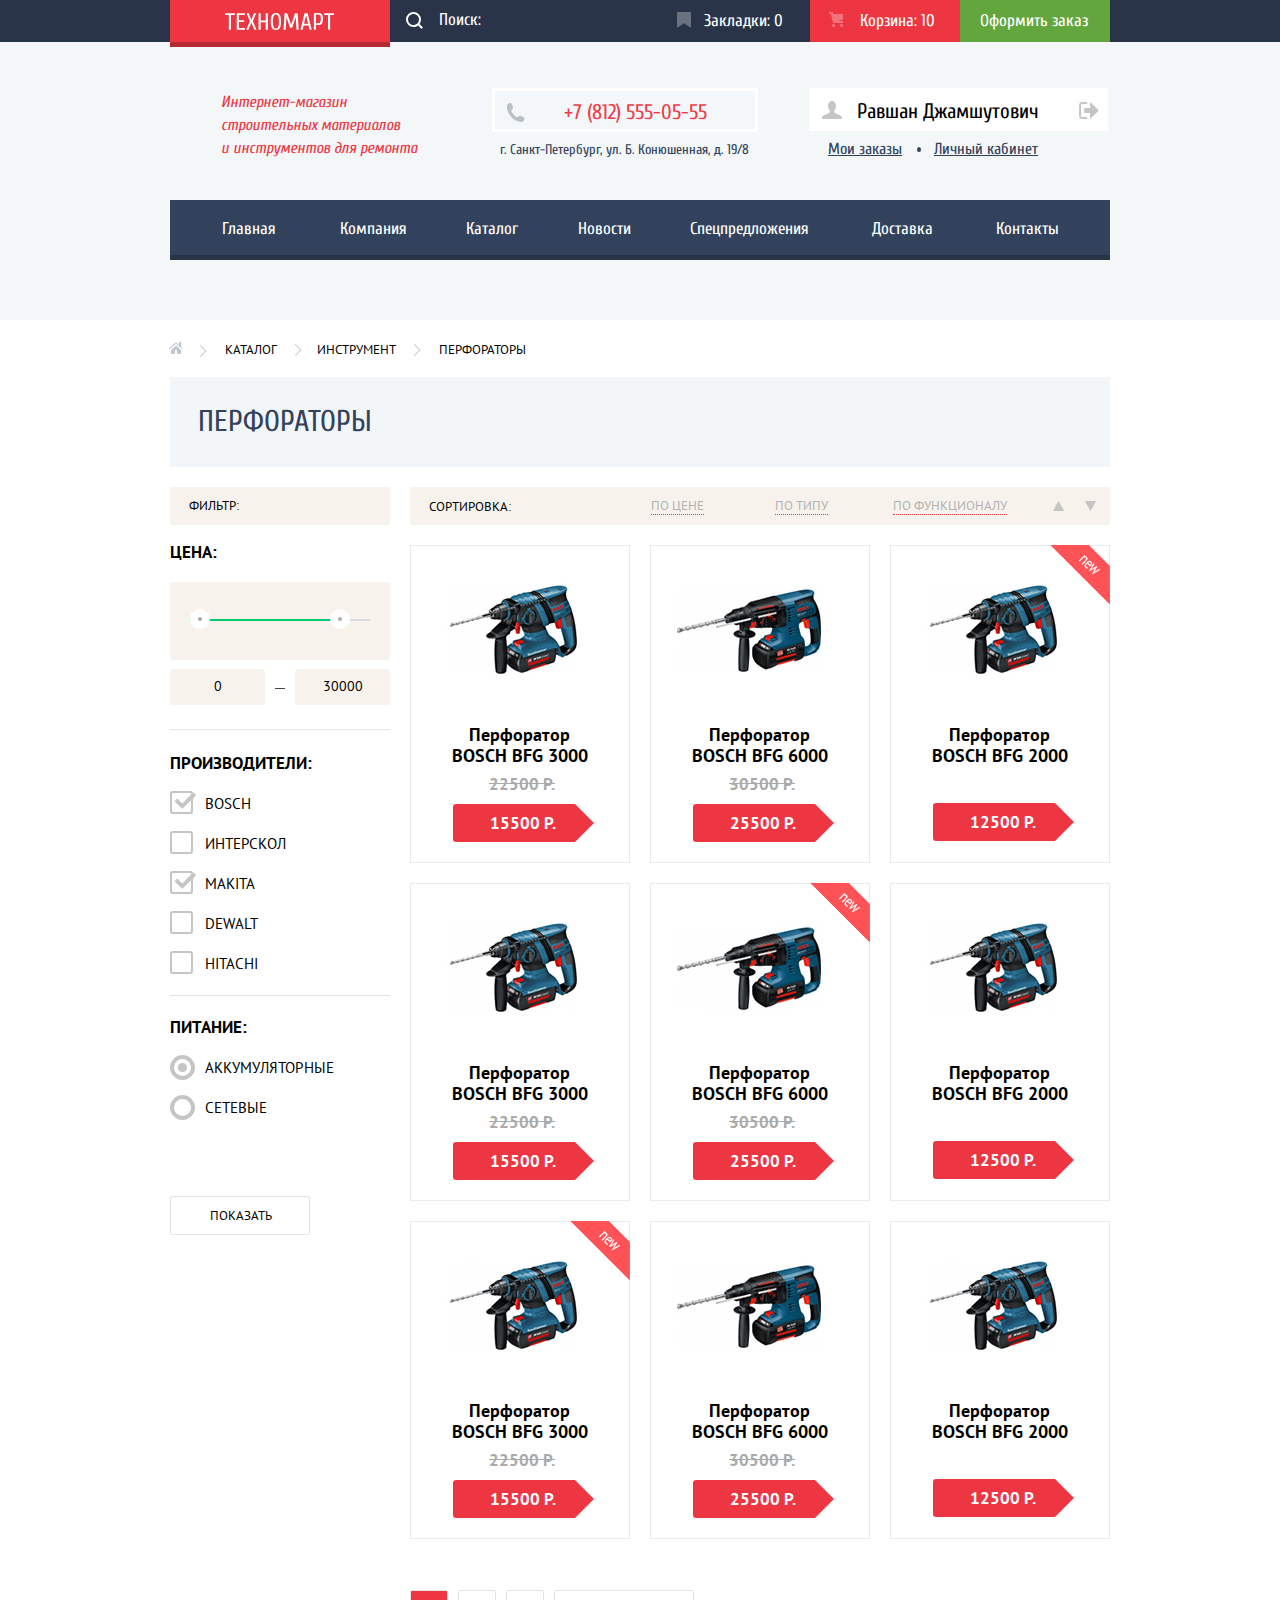
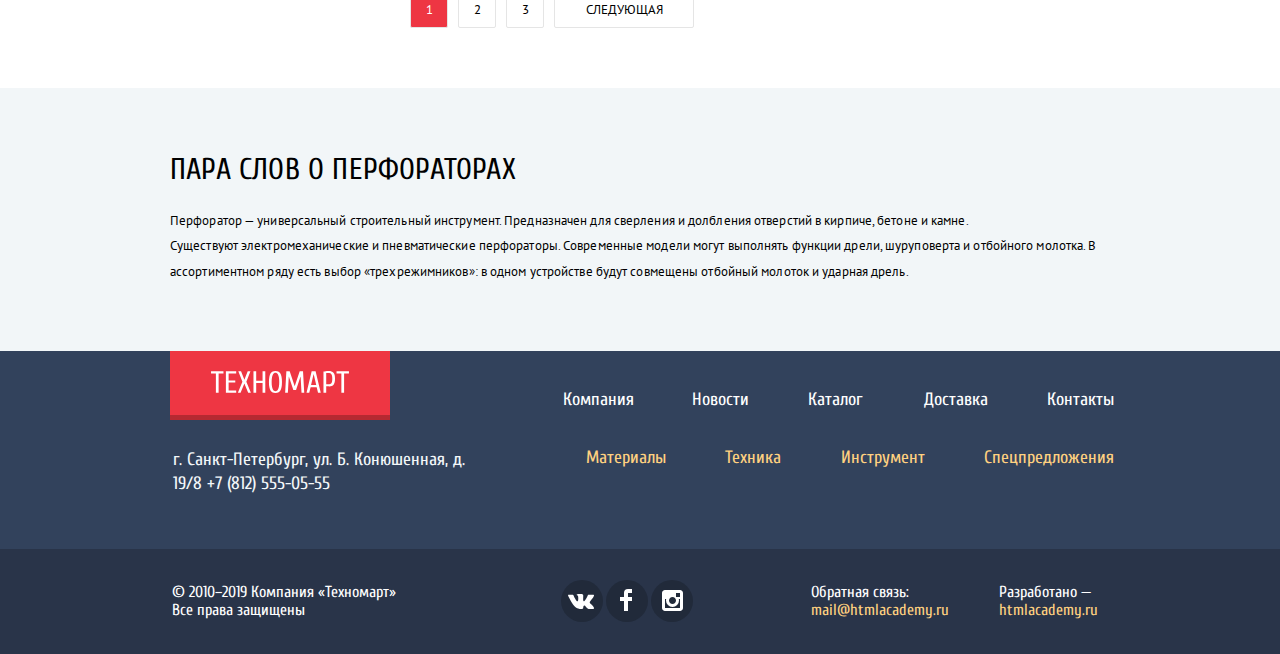
==== catalog.html @ ef3fde2c "Подключил normalize.min" ====
<!DOCTYPE html>
<html lang="ru">
<head>
  <meta charset="utf-8">
  <title>HTML Academy: Техномарт</title>
  <link href="https://fonts.googleapis.com/css?family=Cuprum:400,400i,700,700i%7CPT+Sans:400,400i,700,700i&display=swap&subset=cyrillic" rel="stylesheet">
  <link href="css/normalize.min.css" rel="stylesheet">
  <link href="css/style.css" rel="stylesheet">
</head>
<body>
<h1 class="visually-hidden">ТЕХНОМАРТ</h1>

<header>
  <section class="main-navigation">
    <h2 class="visually-hidden">Главная навигация</h2>
    <div class="main-navigation-container container">
      <div class="main-header-logo">
        <a href="index.html" aria-label="Главная страница"><img src="img/logo.svg" width="109" height="19" alt="Логотип магазина Техномарт"></a>
      </div>
      <form class="search" action="https://echo.htmlacademy.ru" method="get">
        <label for="search"></label>
        <input class="icon-search" id="search" type="search" name="search" aria-label="Поиск" placeholder="Поиск:">
      </form>

      <a class="bookmarks-background" href="">Закладки: 0</a>
      <a class="basket-background-red" href="">Корзина: 10</a>
      <a class="formalize" href="">Оформить заказ</a>
    </div>
  </section>

  <section class="user-navigation">
    <h2 class="visually-hidden">Навигация для пользователя</h2>
    <div class="container">
      <div class="user-navigation-container">
        <div class="description">
          <p><em>Интернет-магазин строительных материалов и&nbsp;инструментов для ремонта</em></p>
        </div>
        <div class="adress-container">
          <a class="description-phone-catalog" href="tel:+78125550555" aria-label="Номер телефона">+7 (812) 555-05-55</a>
          <p class="description-address"> г. Санкт-Петербург, ул. Б. Конюшенная, д. 19/8</p>
        </div>
        <div class="account-user">
          <div class="user-conteiner">
            <a class="user-name" href="">Равшан Джамшутович</a>
            <a class="icon-user" aria-label="Иконка пользователя"></a>
            <a class="exit" href="" aria-label="Выйти"></a>
          </div>
          <ul>
            <li><a class="user-orders" href="#">Мои заказы</a><li>
            <li><a class="user-account" href="#">Личный кабинет</a><li>
          </ul>
        </div>
        </div>

      <section class="site-navigation-catalog">
        <h2 class="visually-hidden">Навигация по сайту</h2>
        <ul>
          <li><a href="index.html">Главная</a></li>
          <li><a href="">Компания</a></li>
          <li><a href="catalog.html">Каталог</a></li>
          <li><a href="">Новости</a></li>
          <li><a href="">Спецпредложения</a></li>
          <li><a href="">Доставка</a></li>
          <li><a href="">Контакты</a></li>
        </ul>
      </section>
    </div>
  </section>
</header>

<main>
  <div class="container">
    <ul class="tabs">
      <li><a class="home" href="index.html" aria-label="Главная страница"></a></li>
      <li><a href="catalog.html">Каталог</a></li>
      <li><a href="">Инструмент</a></li>
      <li>Перфораторы</li>
    </ul>
  <div class="perforators-header container"><h2>Перфораторы</h2></div>
  <div class="filters-catalog container">
  <div class="sort-catalog-container">
  <div class="sort">
    <h3>СОРТИРОВКА:</h3>
    <div class="sort-list">
  <ul>
    <li class="sort-price"><a href="">По цене</a></li>
    <li class="sort-type"><a href="">По типу</a></li>
    <li class="sort-functional"><a href="">По функционалу</a></li>
    <li><a class="icon-up" aria-label="Стрелка вверх" href=""></a></li>
    <li><a class="icon-down" aria-label="Стрелка вниз" href=""></a></li>
  </ul>
    </div>
  </div>

  <section class="perforators">
      <ul>
        <li class="product">
            <div class="actions">
              <a class="buy" href="">Купить</a>
              <a class="bookmark" href="">В закладки</a>
            </div>
            <img src="img/catalog-product-1.jpg" alt="Перфоратор BOSCH BFG 3000" width="218" height="170">
            <h3><a class="link-name" href="">Перфоратор BOSCH BFG 3000</a></h3>
            <p class="old-price-catalog">22500 Р.</p>
            <p class="link-price-catalog">15500 Р.</p>
        </li>
        <li class="product">
            <div class="actions">
              <a class="buy" href="">Купить</a>
              <a class="bookmark" href="">В закладки</a>
            </div>
            <img src="img/catalog-product-2.jpg" alt="Перфоратор BOSCH BFG 6000" width="218" height="170">
            <h3><a class="link-name" href="">Перфоратор BOSCH BFG 6000</a></h3>
            <p class="old-price-catalog">30500 Р.</p>
            <p class="link-price-catalog">25500 Р.</p>
        </li>
        <li class="product">
            <div class="flag flag-new">Новинка</div>
            <div class="actions">
              <a class="buy" href="">Купить</a>
              <a class="bookmark" href="">В закладки</a>
            </div>
            <img src="img/catalog-product-5.jpg" alt="Перфоратор BOSCH BFG 2000" width="218" height="170">
            <h3><a class="link-name" href="">Перфоратор BOSCH BFG 2000</a></h3>
            <p class="link-price-right-catalog">12500 Р.</p>
        </li>
        <li class="product">
            <div class="actions">
              <a class="buy" href="">Купить</a>
              <a class="bookmark" href="">В закладки</a>
            </div>
            <img src="img/catalog-product-3.jpg" alt="Перфоратор BOSCH BFG 3000" width="218" height="170">
            <h3><a class="link-name" href="">Перфоратор BOSCH BFG 3000</a></h3>
            <p class="old-price-catalog">22500 Р.</p>
            <p class="link-price-catalog">15500 Р.</p>
        </li>
        <li class="product">
            <div class="flag flag-new">Новинка</div>
            <div class="actions">
              <a class="buy" href="">Купить</a>
              <a class="bookmark" href="">В закладки</a>
            </div>
            <img src="img/catalog-product-4.jpg" alt="Перфоратор BOSCH BFG 6000" width="218" height="170">
            <h3><a class="link-name" href="">Перфоратор BOSCH BFG 6000</a></h3>
            <p class="old-price-catalog">30500 Р.</p>
            <p class="link-price-catalog">25500 Р.</p>
        </li>
        <li class="product">
            <div class="actions">
              <a class="buy" href="">Купить</a>
              <a class="bookmark" href="">В закладки</a>
            </div>
            <img src="img/catalog-product-5.jpg" alt="Перфоратор BOSCH BFG 2000" width="218" height="170">
            <h3><a class="link-name" href="">Перфоратор BOSCH BFG 2000</a></h3>
            <p class="link-price-right-catalog">12500 Р.</p>
        </li>
        <li class="product">
            <div class="flag flag-new">Новинка</div>
            <div class="actions">
              <a class="buy" href="">Купить</a>
              <a class="bookmark" href="">В закладки</a>
            </div>
            <img src="img/catalog-product-6.jpg" alt="Перфоратор BOSCH BFG 3000" width="218" height="170">
            <h3><a class="link-name" href="">Перфоратор BOSCH BFG 3000</a></h3>
            <p class="old-price-catalog">22500 Р.</p>
            <p class="link-price-catalog">15500 Р.</p>
        </li>
        <li class="product">
            <div class="actions">
              <a class="buy" href="">Купить</a>
              <a class="bookmark" href="">В закладки</a>
            </div>
            <img src="img/catalog-product-7.jpg" alt="Перфоратор BOSCH BFG 6000" width="218" height="170">
            <h3><a class="link-name" href="">Перфоратор BOSCH BFG 6000</a></h3>
            <p class="old-price-catalog">30500 Р.</p>
            <p class="link-price-catalog">25500 Р.</p>
        </li>
        <li class="product">
            <div class="actions">
              <a class="buy" href="">Купить</a>
              <a class="bookmark" href="">В закладки</a>
            </div>
            <img src="img/catalog-product-8.jpg" alt="Перфоратор BOSCH BFG 2000" width="218" height="170">
            <h3><a class="link-name" href="">Перфоратор BOSCH BFG 2000</a></h3>
            <p class="link-price-right-catalog">12500 Р.</p>
        </li>
      </ul>
      <div class="page-container">
      <ul>
        <li class="page-red"><a href="" aria-label="Страница 1">1</a></li>
        <li class="page"><a href="" aria-label="Страница 2">2</a></li>
        <li class="page"><a href="" aria-label="Страница 3">3</a></li>
        <li class="next-page"><a href="">Следующая</a></li>
      </ul>
    </div>
  </section>
  </div>
    <form method="get" action="https://echo.htmlacademy.ru">
    <section class="filters">
      <div class="price-filters">
        <h2>Фильтр:</h2>
          <fieldset class="filter filter-price">
            <legend>Цена:</legend>
            <div class="range-controls">
              <div class="scale">
                <div class="regulator"></div>
              </div>
              <div class="range-toggle range-toggle-min"></div>
              <div class="range-toggle range-toggle-max"></div>
            </div>
            <div class="price-controls">
              <input type="text" name="min-price" value="0" aria-label="Минимальная цена">
              <input type="text" name="max-price" value="30000" aria-label="Максимальная цена">
            </div>
          </fieldset>
        </div>
        <div class="manufacturers-filters">
          <fieldset class="filter filter-manufacturers">
            <legend>Производители:</legend>
            <div class="filter-manufacturers-container">
            <ul>
              <li>
                <input class="visually-hidden filter-manufacturers-checkbox" id="filter-bosch" type="checkbox" name="bosch" checked>
                <label for="filter-bosch">Bosch</label>
              </li>
              <li>
                <input class="visually-hidden filter-manufacturers-checkbox" id="filter-interskol" type="checkbox" name="interskol">
                <label for="filter-interskol">Интерскол</label>
              </li>
              <li>
                <input class="visually-hidden filter-manufacturers-checkbox" id="filter-makita" type="checkbox" name="makita" checked>
                <label for="filter-makita">Makita</label>
              </li>
              <li>
                <input class="visually-hidden filter-manufacturers-checkbox" id="filter-dewalt" type="checkbox" name="dewalt">
                <label for="filter-dewalt">Dewalt</label>
              </li>
              <li>
                <input class="visually-hidden filter-manufacturers-checkbox" id="filter-hitachi" type="checkbox" name="hitachi">
                <label for="filter-hitachi">Hitachi</label>
              </li>
            </ul>
            </div>
          </fieldset>
        </div>
          <fieldset class="filter-bottom filter-power">
            <legend>Питание:</legend>
            <div class="filter-power-container">
            <ul>
              <li>
                <input class="visually-hidden filter-power-radio" id="type-wireless" type="radio" name="power" value="wireless" checked>
                <label for="type-wireless">Аккумуляторные</label>
              </li>
              <li>
                <input class="visually-hidden filter-power-radio" id="type-wired" type="radio" name="power" value="wired">
                <label for="type-wired">Сетевые</label>
              </li>
            </ul>
            </div>
          </fieldset>
          <button class="submit filter-btn" type="submit">Показать</button>
    </section>
      </form>
  </div>
  </div>

  <div class="description-perforators">
    <div class="container-description-perforators">
    <h2>Пара слов о перфораторах</h2>
    <p>Перфоратор — универсальный строительный инструмент. Предназначен для сверления и долбления отверстий в кирпиче, бетоне и камне.<br>
       Существуют электромеханические и пневматические перфораторы. Современные модели могут выполнять функции дрели, шуруповерта и отбойного молотка. В<br>
       ассортиментном ряду есть выбор «трехрежимников»: в одном устройстве будут совмещены отбойный молоток и ударная дрель.</p>
    </div>
    </div>
</main>

<footer>
  <section class="footer-top">
    <h2 class="visually-hidden">Подвал сайта</h2>
    <div class="container-footer container">
      <div class="container-left">
        <div class="logo-footer-catalog">
          <a href="index.html" aria-label="Главная страница"><img src="img/logo.svg" width="138" height="23" alt="Логотип магазина Техномарт"></a>
        </div>
        <div class="adress-footer-container">
          <p class="adress-footer">г. Санкт-Петербург, ул. Б. Конюшенная, д. 19/8 +7 (812) 555-05-55</p>
        </div>
      </div>
      <div class="container-right>">
        <div class="navigation-footer-top">
          <ul>
            <li><a href="">Компания</a></li>
            <li><a href="">Новости</a></li>
            <li><a href="catalog.html">Каталог</a></li>
            <li><a href="">Доставка</a></li>
            <li><a href="">Контакты</a></li>
          </ul>
        </div>
        <div class="navigation-footer-bottom">
          <ul>
            <li><a href="">Материалы</a></li>
            <li><a href="">Техника</a></li>
            <li><a href="">Инструмент</a></li>
            <li><a href="">Спецпредложения</a></li>
          </ul>
        </div>
      </div>
    </div>
  </section>

  <section class="footer-bottom">
    <h2 class="visually-hidden">Подвал сайта</h2>
    <div class="container-footer-bottom container">
      <div class="footer-description-container">
        <p class="footer-description">© 2010–2019 Компания «Техномарт» Все права защищены</p>
      </div>
      <div class="social-network">
        <ul>
          <li><a class="social-network-vk" href="" aria-label="Вконтакте"></a></li>
          <li><a class="social-network-fb" href="" aria-label="Фейсбук"></a></li>
          <li><a class="social-network-insta" href="" aria-label="Инстаграм"></a></li>
        </ul>
      </div>
      <div class="feedback-footer-container">
        <div class="feedback-container">
          <p class="feedback-footer">Обратная связь:
            <a class="feedback-footer-link" href="https://mail@htmlacademy.ru">mail@htmlacademy.ru</a></p>
        </div>
        <div class="developer-container">
          <p class="developed-footer">Разработано &mdash;
            <a class="developer-footer-link" href="https://up.htmlacademy.ru/htmlcss/26">htmlacademy.ru</a></p>
        </div>
      </div>
    </div>
  </section>
</footer>

<section class="modal modal-cart">
  <h2 class="visually-hidden">Корзина с товаром</h2>
  <div class="modal-border"></div>
  <div class="modal-conteiner-top">
    <div class="mail-container">
      <p class="modal-description-left"></p>
    </div>
    <div class="name-container">
      <p class="modal-description-catalog">Товар добавлен в корзину!</p>
    </div>
  </div>
  <div class="modal-conteiner-buttom">
    <div class="modal-bottom-conteiner-left">
      <a class="modal-button-catalog" href="">Оформить заказ</a>
    </div>
    <div class="modal-bottom-conteiner-right">
      <a class="modal-button-catalog" href="catalog.html">Продолжить покупки</a>
    </div>
  </div>
  <button class="modal-close" type="button">
    <span class="visually-hidden">Закрыть</span>
  </button>
</section>
<script src="js/popup.min.js"></script>
</body>
</html>
---- css/style.css ----
html { -webkit-box-sizing: border-box; box-sizing: border-box; }
*, *::before, *::after { -webkit-box-sizing: inherit; box-sizing: inherit;
}

body {
  margin: 0;
  padding: 0;
  font-family: "Cuprum", Arial, sans-serif;
  min-width: 960px;
  font-size: 14px;
  line-height: 36px;
  color: #ffffff;
  text-transform: uppercase;
  background-color: #ffffff;
  background-position: top center;
  background-repeat: no-repeat;
}

a {
  text-decoration: none;
}

ul,
p,
h3,
h2,
img {
  padding: 0;
  margin: 0;
}

img {
  max-width: 100%;
  height: auto;
}

.visually-hidden {
  position: absolute;
  clip: rect(0 0 0 0);
  width: 1px;
  height: 1px;
  margin: -1px;
  font-weight: normal;
}

.visually-hidden:not(:focus):not(:active) {
  position: absolute;

  width: 1px;
  height: 1px;
  margin: -1px;
  border: 0;
  padding: 0;

  white-space: nowrap;

  -webkit-clip-path: inset(100%);
  clip-path: inset(100%);
  clip: rect(0 0 0 0);
  overflow: hidden;
}

.main-navigation {
  display: -webkit-box;
  display: -ms-flexbox;
  display: flex;

  -webkit-box-orient: vertical;
  -webkit-box-direction: normal;
  -ms-flex-direction: column;
  flex-direction: column;

  -ms-flex-wrap: wrap;
  flex-wrap: wrap;

  background-color: #293449;
}

.main-navigation ul {
  list-style: none;
}

.main-navigation-container {
  display: -webkit-box;
  display: -ms-flexbox;
  display: flex;

  -webkit-box-orient: horizontal;
  -webkit-box-direction: normal;
  -ms-flex-direction: row;
  flex-direction: row;
}

.main-header-logo {
  width: 220px;
  height: 42px;

  padding-top: 8px;
  padding-right: 56px;
  padding-bottom: 15px;
  padding-left: 55px;

  background-color: #ee3643;
  -webkit-box-shadow: 0 5px 0 0 #b62931;
  box-shadow: 0 5px 0 0 #b62931;
}

.main-header-logo:focus,
.main-header-logo:hover {
  background-color: #ca2c37;
  -webkit-box-shadow: 0 5px 0 0 #9b2022;
  box-shadow: 0 5px 0 0 #9b2022;
}

.main-header-logo:active {
  background-color: #ba2732;
  -webkit-box-shadow: 0 5px 0 0 #882520;
  box-shadow: 0 5px 0 0 #882520;
}

.bookmarks-background,
.basket-background,
.search-form {
  font-size: 17px;
  line-height: 18px;

  font-weight: normal;
  text-transform: none;
}

.bookmarks-background {
  position: relative;

  width: 150px;
  padding-top: 12px;
  padding-left: 16px;
  text-align: center;
}

.basket-background {
  position: relative;

  width: 150px;
  padding-top: 12px;
  padding-left: 19px;
  text-align: center;
}

.basket-background-red {
  background-color: #ee3643;
}

.bookmarks-background::before {
  content: "";

  position: absolute;
  top: 12px;
  left: 17px;

  width: 14px;
  height: 16px;

  background-image: url("../img/icon-bookmark.svg");
  background-repeat: no-repeat;
  background-position: 0 0;

  opacity: 0.3;
}

.basket-background::before {
  content: "";

  position: absolute;
  top: 12px;
  left: 19px;

  width: 14px;
  height: 16px;

  background-image: url("../img/icon-cart.svg");
  background-repeat: no-repeat;
  background-position: 0 0;

  opacity: 0.3;
}

.bookmarks-background:focus::before,
.bookmarks-background:hover::before,
.basket-background:focus::before,
.basket-background:hover::before {
  opacity: 1;
}

.bookmarks-background:active::before,
.basket-background:active::before {
  opacity: 0.5;
}

.search-form {
  margin-left: 49px;
}

.search {
  position: relative;

  min-width: 270px;
  font-size: 17px;
  line-height: 18px;
}

.search input {
  width: 100%;
  height: 100%;

  padding-top: 13px;
  padding-left: 49px;
  padding-bottom: 16px;

  background-color: #293449;
  border: none;
  font-size: 17px;
  line-height: 18px;
  color: #ffffff;
}

.search input:hover,
.search input:focus {
  background-image: url(../img/icon-search.svg);
  background-repeat: no-repeat;
  background-position: 16px 12px;
  background-color: #212a3a;
}

.search input:focus {
  outline: none;
  background-color: #fff;
  color: #000000;
  background-image: url(../img/icon-search-red.png);
  background-repeat: no-repeat;
  background-position: 16px 12px;
}

.search input::-webkit-input-placeholder {
  color: #ffffff;
}

.search input::-moz-placeholder {
  color: #ffffff;
}

.search input:-ms-input-placeholder {
  color: #ffffff;
}

.search input::-ms-input-placeholder {
  color: #ffffff;
}

.search input::placeholder {
  color: #ffffff;
}

.search input:focus::-webkit-input-placeholder {
  color: #000000;
}

.search input:focus::-moz-placeholder {
  color: #000000;
}

.search input:focus:-ms-input-placeholder {
  color: #000000;
}

.search input:focus::-ms-input-placeholder {
  color: #000000;
}

.search input:focus::placeholder {
  color: #000000;
}

.search input:hover,
.search input:focus {
  background-color: #212a3a;
}

.search input:focus {
  background-color: #ffffff;
}

.input {
  position: relative;
}

.icon-search {
  content: "";

  position: absolute;

  top: 0;
  left: 0;

  width: 17px;
  height: 17px;

  background-image: url("../img/icon-search.svg");
  background-repeat: no-repeat;
  background-position: 16px 12px;

  z-index: 1;
}

.site-navigation ul,
.site-navigation-catalog ul,
.bookmarks-background,
.basket-background {
  list-style: none;
}

.site-navigation a,
.site-navigation-catalog a,
.bookmarks-background,
.basket-background,
.basket-background-red,
.formalize,
.formalize-catalog a,
.materials-link a,
.tooling-link a,
.technique-link a,
.slider-link a,
.discounts-link a,
.delivery-link a,
.link-buy a,
.manufacturers a,
.company a,
.contacts-map a,
.navigation-footer-top a,
.footer-bottom a,
.goods-link {
  color: #ffffff;
}

.site-navigation a:focus,
.site-navigation a:hover,
.site-navigation-catalog a:focus,
.site-navigation-catalog a:hover {
  background-color: #293449;
}

.site-navigation a:active,
.site-navigation-catalog a:active {
  color: #8e939c;
  background-color: #1d2739;
}

.bookmarks-background:focus,
.bookmarks-background:hover,
.basket-background:focus,
.basket-background:hover {
  background-color: #212a3a;
  opacity: 1;
}

.bookmarks-background:active,
.basket-background:active {
  color: #a2a5a9;
  background-color: #161d29;
}

.basket-background-red {
  position: relative;

  width: 150px;

  font-size: 17px;
  line-height: 18px;

  text-align: center;
  text-transform: none;

  padding-top: 12px;
  padding-left: 24px;


  background-color: #ee3643;
}

.basket-background-red::before {
  content: "";

  position: absolute;

  top: 12px;
  left: 19px;

  width: 14px;
  height: 16px;

  background-image: url("../img/icon-cart.svg");
  background-repeat: no-repeat;
  background-position: 0 0;

  opacity: 0.3;
}

.basket-background-red:focus::before,
.basket-background-red:hover::before {
  opacity: inherit;
}

.basket-background-red:active::before {
  opacity: 0.5;
}

.formalize {
  width: 150px;

  font-size: 17px;
  line-height: 18px;

  text-transform: none;

  padding-top: 12px;
  padding-right: 22px;
  padding-left: 20px;

  background-color: #63a63e;
}

.formalize:focus,
.formalize:hover {
  background-color: #5fbb2d;
}

.formalize:active {
  background-color: #518534;
}

.formalize a:active {
  color: #a8c29a;
}

.user-navigation {
  display: -webkit-box;
  display: -ms-flexbox;
  display: flex;

  -webkit-box-orient: horizontal;
  -webkit-box-direction: normal;
  -ms-flex-direction: row;
  flex-direction: row;

  -ms-flex-wrap: wrap;
  flex-wrap: wrap;

  width: 100%;

  background-color: #f3f7f8;
}

.user-navigation-container {
  display: -webkit-box;
  display: -ms-flexbox;
  display: flex;

  -webkit-box-orient: horizontal;
  -webkit-box-direction: normal;
  -ms-flex-direction: row;
  flex-direction: row;

  -webkit-box-align: start;
  -ms-flex-align: start;
  align-items: flex-start;
}

.description {
  width: 197px;

  margin-top: 49px;
  margin-left: 51px;

  font-style: italic;
}

.description p {
  font-size: 16px;
  line-height: 23px;

  text-transform: none;
  list-style: none;

  color: #ee3643;
}

.adress-container {
  margin-top: 55px;
}

.description-phone {
  position: relative;

  font-size: 21px;
  line-height: 21px;
  text-transform: none;

  padding-top: 8px;
  padding-right: 52px;
  padding-bottom: 5px;
  padding-left: 72px;

  margin-top: 45px;
  margin-bottom: 3px;
  margin-left: 71px;

  border-width: 3px;
  border-style: solid;
  border-color: #ffffff;

  color: #ee3d49;
  background-color: #f4f7f9;
}

.description-phone::before {
  content: "";

  position: absolute;
  top: 11px;
  left: 13px;

  width: 19px;
  height: 19px;

  background-image: url("../img/icon-phone.svg");
  background-repeat: no-repeat;
  background-position: 0 0;
}

.description-phone-catalog {
  position: relative;

  font-size: 21px;
  line-height: 21px;
  text-transform: none;

  padding-top: 9px;
  padding-right: 48px;
  padding-bottom: 5px;
  padding-left: 69px;

  margin-top: 44px;
  margin-bottom: 3px;
  margin-left: 74px;

  border-width: 3px;
  border-style: solid;
  border-color: #ffffff;

  color: #ee3d49;
  background-color: #f4f7f9;
}

.description-phone-catalog::before {
  content: "";

  position: absolute;
  top: 12px;
  left: 11px;

  width: 19px;
  height: 19px;

  background-image: url("../img/icon-phone.svg");
  background-repeat: no-repeat;
  background-position: 0 0;
}

.description-address {
  font-size: 14px;
  line-height: 24px;
  text-transform: none;

  margin-left: 82px;
  margin-top: 5px;

  color: #32425c;
}

.login-link a,
.login-link-registration a {
  text-decoration: none;
  color: #000000;
}

.login-link {
  position: relative;

  width: 121px;

  font-size: 21px;
  line-height: 21px;

  text-transform: none;

  padding-top: 14px;
  padding-right: 27px;
  padding-left: 48px;
  padding-bottom: 10px;

  margin-top: 44px;
  margin-left: 66px;

  color: #000000;
  background-color: #ffffff;
}

.login-link:focus,
.login-link:hover,
.login-link-registration:focus,
.login-link-registration:hover {
  color: #ee3643;
}

.login-link:active,
.login-link-registration:active {
  opacity: 0.3;
  color: #000000;
}

.login-link:hover:before {
  content: "";

  position: absolute;

  top: 15px;
  left: 14px;

  width: 20px;
  height: 17px;

  background-image: url("../img/icon-login-2.svg");
  background-repeat: no-repeat;
  background-position: 0 0;

  background-color: #ffffff;
}

.login-link::before {
  content: "";

  position: absolute;
  top: 14px;
  left: 14px;

  width: 20px;
  height: 17px;

  background-image: url("../img/icon-login.svg");
  background-repeat: no-repeat;
  background-position: 0 0;

  background-color: #ffffff;
}

.login-link-registration {
  width: 148px;

  font-size: 21px;
  line-height: 21px;

  text-align: center;
  text-transform: none;

  padding-top: 14px;
  padding-right: 25px;
  padding-bottom: 11px;
  padding-left: 25px;

  margin-top: 44px;
  margin-left: 10px;

  color: #000000;
  background-color: #ffffff;
}

.navigation-container {
  width: 940px;

  margin-right: auto;
  margin-left: auto;
}

.site-navigation ul {

  display: -webkit-box;
  display: -ms-flexbox;
  display: flex;

  -webkit-box-orient: horizontal;
  -webkit-box-direction: normal;
  -ms-flex-direction: row;
  flex-direction: row;

  padding-top: 12px;
  padding-bottom: 12px;

  margin-top: 38px;
  margin-bottom: 60px;
  -webkit-box-shadow: inset 0 -5px 0 #293449;
  box-shadow: inset 0 -5px 0 #293449;

  background-color: #32425c;
}

.site-navigation a,
.site-navigation-catalog a {

  font-size: 17px;
  line-height: 17px;

  width: 127px;
  padding-top: 19px;
  padding-right: 31px;
  padding-bottom: 21px;
  padding-left: 31px;

  font-weight: normal;
  list-style: none;
  text-transform: none;

  color: #ffffff;
}

.site-navigation li:nth-child(1n),
.site-navigation-catalog li:nth-child(1n) {
  margin-left: 21px;
}

.site-navigation li:nth-child(2n),
.site-navigation-catalog li:nth-child(2n) {
  margin-left: 2px;
}

.site-navigation li:nth-child(3n),
.site-navigation-catalog li:nth-child(3n) {
  margin-left: -3px;
}

.site-navigation li:nth-child(4n),
.site-navigation-catalog li:nth-child(4n) {
  margin-left: -2px;
}

.site-navigation li:nth-child(5n),
.site-navigation-catalog li:nth-child(5n) {
  margin-left: -3px;
}

.site-navigation li:nth-child(6n),
.site-navigation-catalog li:nth-child(6n) {
  margin-left: 1px;
}

.site-navigation li:nth-child(7n),
.site-navigation-catalog li:nth-child(7n) {
  margin-left: 1px;
}

.assortment h3 {
  font-size: 24px;
  line-height: 30px;

  text-transform: none;
  font-weight: 700;

  margin-top: 20px;
  margin-bottom: 15px;
  margin-left: 23px;

  color: #ffffff;
}

.assortment a {
  font-size: 14px;
  line-height: 18px;

  margin-left: 25px;
}

.technique a {

  margin-left: 23px;
}

.assortment ul {
  display: -webkit-box;
  display: -ms-flexbox;
  display: flex;

  -webkit-box-orient: horizontal;
  -webkit-box-direction: normal;
  -ms-flex-direction: row;
  flex-direction: row;

  list-style: none;
  font-weight: normal;

  margin-top: 59px;
}

.container {
  width: 940px;

  margin-right: auto;
  margin-left: auto;
}

.container-bottom {
  display: -webkit-box;
  display: -ms-flexbox;
  display: flex;

  -webkit-box-orient: horizontal;
  -webkit-box-direction: normal;
  -ms-flex-direction: row;
  flex-direction: row;
}

.container-right h3 {
  font-size: 24px;
  line-height: 30px;

  text-transform: none;
  font-weight: 700;

  margin-top: 21px;
  margin-left: 23px;
  margin-bottom: 15px;

  color: #ffffff;
}

.container-right a {
  font-size: 14px;
  line-height: 18px;

  margin-left: 24px;
}

.container-right ul {
  display: -webkit-box;
  display: -ms-flexbox;
  display: flex;

  -webkit-box-orient: vertical;
  -webkit-box-direction: normal;
  -ms-flex-direction: column;
  flex-direction: column;

  list-style: none;
  font-weight: normal;
  text-transform: none;
}

.materials,
.tooling,
.discounts,
.delivery {
  position: relative;

  width: 300px;
  height: 123px;

  margin-right: 20px;
  margin-bottom: 20px;
}

.technique {
  position: relative;

  width: 300px;
  height: 123px;
}

.materials {
  background-color: #ffbf47;
}

.materials::before {
  content: "";

  position: absolute;

  top: 31px;
  right: 43px;

  width: 44px;
  height: 65px;

  background-image: url("../img/icon-1.svg");
  background-repeat: no-repeat;
  background-position: 0 0;
}

.materials .flag {
  position: absolute;
  top: 0;
  right: 0;

  width: 60px;
  height: 59px;

  text-indent: -1000px;
  overflow: hidden;
  z-index: 1;
}

.materials .flag-new {
  background-image: url("../img/new-flag.png");
  background-repeat: no-repeat;
  background-position: 0 0;
}

.tooling {
  background-color: #3bbce3;
}

.tooling::before {
  content: "";

  position: absolute;

  top: 33px;
  right: 28px;

  width: 75px;
  height: 61px;

  background-image: url("../img/icon-2.svg");
  background-repeat: no-repeat;
  background-position: 0 0;
}

.technique {
  background-color: #dc91d8;
}

.technique::before {
  content: "";

  position: absolute;

  top: 31px;
  right: 31px;

  width: 78px;
  height: 62px;

  background-image: url("../img/icon-3.svg");
  background-repeat: no-repeat;
  background-position: 0 0;
}

.discounts {
  background-color: #8ed78f;
}

.discounts::before {
  content: "";

  position: absolute;

  top: 26px;
  right: 45px;

  width: 59px;
  height: 72px;

  background-image: url("../img/icon-4.svg");
  background-repeat: no-repeat;
  background-position: 0 0;
}

.delivery {
  background-color: #ffc047;
}

.delivery::before {
  content: "";

  position: absolute;

  top: 32px;
  right: 31px;

  width: 78px;
  height: 63px;

  background-image: url("../img/icon-5.svg");
  background-repeat: no-repeat;
  background-position: 0 0;
}

.materials a,
.tooling a,
.technique a,
.discounts a,
.delivery a {
  font-weight: normal;
  text-transform: uppercase;

  border-radius: 3px;
  color: #ffffff;
}

.materials-link {
  width: 135px;

  font-size: 14px;
  line-height: 18px;

  padding: 11px 24px 10px;

  background-color: rgba(0,0,0,.1);
}

.tooling-link {
  width: 135px;

  font-size: 14px;
  line-height: 18px;

  padding: 11px 26px 10px;

  background-color: rgba(0,0,0,.1);
}

.technique-link {
  width: 135px;

  font-size: 14px;
  line-height: 18px;

  padding: 11px 30px 10px;

  background-color: rgba(0,0,0,.1);
}

.discounts-link {
  width: 135px;

  font-size: 14px;
  line-height: 18px;

  padding: 13px 22px 10px;

  background-color: rgba(0,0,0,.1);
}

.delivery-link {
  width: 135px;

  font-size: 14px;
  line-height: 18px;

  padding: 11px 36px 10px;

  background-color: rgba(0,0,0,.1);
}

/*-----------------------Слайдер-----------------------------*/

.slider-container {
  width: 620px;

  margin: 0 auto;
  padding: 0;

  -webkit-box-sizing: border-box;
  box-sizing: border-box;
}

.slider {
  position: relative;
  padding: 0;
}

.slider-button {
  position: absolute;
  width: 100%;
  height: 100%;
  left: 0;
  bottom: 103px;

  z-index: 1;
}

.slider-switch {
  position: absolute;
  top: 50%;
  display: inline-block;
  width: 80px;
  height: 70px;

  font-size: 0;
  vertical-align: top;

  background-color: transparent;
  border: none;

  cursor: pointer;
  outline: none;
}

.switch-prev {
  right: 307px;
}

.switch-next {
  left: 313px;
}

.slider-switch i {
  position: absolute;
  top: 22px;
  display: inline-block;
  width: 28px;
  height: 28px;

  vertical-align: top;

  border-left: 3px solid #fff;
  border-bottom: 3px solid #fff;
}

.switch-prev i {
  left: 31px;
  -webkit-transform: rotate(45deg);
  -ms-transform: rotate(45deg);
  transform: rotate(45deg);
}

.switch-next i {
  right: 26px;

  -webkit-transform: rotate(-135deg);
  -ms-transform: rotate(-135deg);
  transform: rotate(-135deg);
}

.slider-switch:hover i,
.slider-switch:focus i {
  border-color: rgba(255, 255, 255, 0.5);
}

#product-2:checked ~ .slider-list .slider-item:nth-child(2) {
  display: block;
}

.slider-controls {
  position: absolute;

  left: 307px;
  bottom: 76px;

  width: 160px;
  height: 18px;

  text-align: center;
  font-size: 0;
  -webkit-transform: translateX(-50%);
  -ms-transform: translateX(-50%);
  transform: translateX(-50%);
}

.slider-controls label {
  position: relative;

  display: inline-block;

  width: 10px;
  height: 10px;

  padding: 10px;

  margin-top: 20px;
  margin-bottom: 36px;

  border-radius: 50%;
  cursor: pointer;
}

.slider-controls label::after {
  content: "";

  position: absolute;
  top: 8px;
  left: 8px;
  z-index: 1;

  width: 10px;
  height: 10px;

  background: #ffffff;
  border-radius: 50%;
}

.slider-list {
  margin: 0;
  padding: 0;

  list-style: none;
}

.slider-item {
  display: none;

  width: 620px;
  padding: 24px;
}

.slider-item:nth-child(1) {
  background-image: url("../img/slider-1.jpg");
  background-repeat: no-repeat;
}

.slider-item:nth-child(2) {
  background-image: url("../img/slider-2.jpg");
  background-repeat: no-repeat;
}

#product-1:checked ~ .slider-list .slider-item:nth-child(1) {
  display: block;
}

#product-2:checked ~ .slider-list .slider-item:nth-child(2) {
  display: block;
}

#product-1:checked ~ .slider-controls .slider-controls-item--1::before,
#product-2:checked ~ .slider-controls .slider-controls-item--2::before {
  content: "";
  position: absolute;

  z-index: 3;

  border: 3px solid #ee3643;
  border-radius: 6px;
}

.slider-list h3 {
  margin: 0;

  font-size: 36px;
  line-height: 36px;
  font-weight: 700;
}

.slider-item p {
  font-size: 18px;
  line-height: 24px;
  text-transform: none;
}

.button {
  display: block;

  width: 195px;
  min-height: 38px;

  font-size: 14px;
  line-height: 18px;
  color: #ffffff;

  padding-top: 10px;
  padding-bottom: 7px;
  padding-left: 50px;
  margin-top: 123px;
  margin-left: 2px;

  text-transform: uppercase;
  text-decoration: none;

  border-radius: 3px;
  border: none;

  background-color: #ee3643;
}

.button:focus,
.button:hover {
  background-color: #ca2c37;
}

.button:active {
  background-color: #ba2732;
}

/*-----------------------------------конец слайдеоа-----------------------------------*/

.materials-link,
.tooling-link,
.technique-link,
.discounts-link,
.delivery-link {
  font-size: 14px;
  line-height: 18px;
}

.materials,
.tooling,
.technique,
.discounts,
.delivery h3 {
  font-size: 24px;
  line-height: 30px;
  font-weight: 700;
}

.materials-link:focus,
.materials-link:hover,
.tooling-link:focus,
.tooling-link:hover,
.technique-link:focus,
.technique-link:hover,
.discounts-link:focus,
.discounts-link:hover,
.delivery-link:focus,
.delivery-link:hover {
  background-color: rgba(0,0,0,.2);
}

.materials-link:active,
.tooling-link:active,
.technique-link:active,
.discounts-link:active,
.delivery-link:active {
  background-color: rgba(0,0,0,.3);
}

.goods {
  display: -webkit-box;
  display: -ms-flexbox;
  display: flex;

  -webkit-box-orient: horizontal;
  -webkit-box-direction: normal;
  -ms-flex-direction: row;
  flex-direction: row;

  -webkit-box-pack: center;
  -ms-flex-pack: center;
  justify-content: center;

  -ms-flex-wrap: wrap;
  flex-wrap: wrap;

  margin-top: 30px;
}

.goods h2 {
  font-size: 30px;
  line-height: 30px;
  font-weight: normal;

  margin-top: 32px;
  margin-bottom: 26px;
  margin-left: 29px;

  color: #32425c;
}

.goods-header {
  display: -webkit-box;
  display: -ms-flexbox;
  display: flex;

  -webkit-box-orient: horizontal;
  -webkit-box-direction: normal;
  -ms-flex-direction: row;
  flex-direction: row;

  -webkit-box-align: start;
  -ms-flex-align: start;
  align-items: flex-start;

  -ms-flex-wrap: wrap;
  flex-wrap: wrap;

  margin-bottom: 24px;
  background-color: #f9f5f0;
}

.goods-link {
  width: 253px;

  font-weight: normal;

  margin-top: 28px;
  margin-left: 371px;
  padding-top: 2px;
  padding-left: 55px;

  border-radius: 3px;

  background-color: #ee3643;
}

.goods-link:focus,
.goods-link:hover,
.manufacturers-link:focus,
.manufacturers-link:hover,
.company-link:focus,
.company-link:hover,
.contacts-map-link:focus,
.contacts-map-link:hover {
  background-color: #ca2c37;
}

.goods-link:active,
.manufacturers-link:active,
.company-link:active,
.contacts-map-link:active {
  background-color: #ba2732;
}

.goods ul {
  display: -webkit-box;
  display: -ms-flexbox;
  display: flex;
  -webkit-box-orient: horizontal;
  -webkit-box-direction: normal;
  -ms-flex-direction: row;
  flex-direction: row;
  -webkit-box-pack: start;
  -ms-flex-pack: start;
  justify-content: flex-start;
  list-style: none;
}

.goods-link a {
  font-size: 14px;
  line-height: 18px;

  padding-top: 14px;
  padding-right: 55px;
  padding-bottom: 14px;
  padding-left: 54px;
}

.goods h3 {
  font-size: 18px;
  line-height: 20px;

  margin-top: -4px;
  text-transform: none;
}

.old-price {
  font-size: 17px;
  line-height: 18px;

  text-decoration: line-through;
  text-align: center;

  font-family: "PT Sans", "Arial", sans-serif;
  font-weight: 700;

  margin-top: 9px;

  color: #aaaaaa;
}

.old-price-catalog {
  font-size: 17px;
  line-height: 18px;

  text-decoration: line-through;
  text-align: center;

  font-family: "PT Sans", "Arial", sans-serif;
  font-weight: 700;

  margin-top: 8px;
  margin-left: 4px;

  color: #aaaaaa;
}

.link-price {
  position: relative;

  width: 140px;

  font-size: 17px;
  line-height: 18px;

  padding: 10px 30px;

  margin-top: 9px;
  margin-left: 42px;

  font-family: "PT Sans", "Arial", sans-serif;
  font-weight: 700;
  border-radius: 3px;

  background-color: #ee3643;
}

.product .link-price:after,
.product .link-price-right:after,
.product-index .link-price:after,
.product-index .link-price-right:after,
.product-index-right .link-price-right:after {
  content: "";

  position: absolute;
  top: 0;
  right: -20px;

  width: 0;
  height: 0;

  border: 19px solid white;
  border-left-color: #ee3643;
}

.link-price-catalog,
.link-price-right-catalog {
  position: relative;

  width: 140px;

  font-size: 17px;
  line-height: 18px;

  padding: 10px 30px;

  margin-top: 11px;
  margin-left: 42px;


  font-family: "PT Sans", "Arial", sans-serif;
  font-weight: 700;
  border-radius: 3px;

  background-color: #ee3643;
}

.product .link-price-catalog:after,
.product .link-price-right-catalog:after {
  content: "";

  position: absolute;
  top: 0;
  right: -20px;

  width: 0;
  height: 0;

  border: 19px solid white;
  border-left-color: #ee3643;
}

.link-price-right {
  position: relative;

  width: 140px;

  font-size: 17px;
  line-height: 18px;

  padding: 10px 30px;

  margin-top: 36px;
  margin-bottom: 21px;
  margin-left: 42px;

  font-family: "PT Sans", "Arial", sans-serif;
  font-weight: 700;
  border-radius: 3px;

  background-color: #ee3643;
}

.link-price-right-catalog {
  position: relative;

  width: 140px;

  font-size: 17px;
  line-height: 18px;

  padding: 10px 30px;

  margin-top: 36px;
  margin-bottom: 21px;
  margin-left: 42px;

  font-family: "PT Sans", "Arial", sans-serif;
  font-weight: 700;
  border-radius: 3px;

  background-color: #ee3643;
}

.product {
  position: relative;
  display: inline-block;

  width: 220px;

  font-weight: bold;
  text-align: center;

  margin-right: 20px;
  margin-bottom: 20px;

  border-width: 1px;
  border-style: solid;
  border-color: #eaeaea;
}

.product-index {
  position: relative;

  display: inline-block;

  width: 220px;

  font-weight: bold;
  text-align: center;

  margin-right: 20px;
  margin-bottom: 21px;

  border-width: 1px;
  border-style: solid;
  border-color: #eaeaea;
}

.product-index:nth-child(4) {
  margin-right: 0;
}

.product:focus,
.product:hover,
.product-index:focus,
.product-index:hover {
  -webkit-box-shadow: 0 10px 25px rgba(41, 52, 73, 0.5);
  box-shadow: 0 10px 25px rgba(41, 52, 73, 0.5);
}

.product-index h3 {
  width: 155px;

  font-size: 18px;
  line-height: 20px;

  margin-right: auto;
  margin-left: auto;
}

.product h3 {
  width: 155px;

  margin-top: -5px;
  font-size: 18px;
  line-height: 20px;

  margin-right: auto;
  margin-left: auto;
}

.product .flag,
.product-index .flag {
  position: absolute;

  top: -1px;
  right: -1px;

  width: 60px;
  height: 60px;

  text-indent: -1000px;
  overflow: hidden;
  z-index: 1;
}

.product .flag-new,
.product-index .flag-new {
  background-image: url("../img/new-flag.png");
  background-repeat: no-repeat;
  background-position: 0 0;
}

.product .actions,
.product-index .actions {
  position: absolute;

  top: 0;
  left: 0;

  width: 218px;
  height: 170px;

  background-color: rgba(255,255,255,0.9);
  z-index: 10;
}

.product .actions .buy,
.product-index .actions .buy {
  display: block;

  width: 135px;

  font-size: 14px;
  line-height: 18px;

  padding-top: 7px;
  padding-bottom: 7px;
  padding-left: 3px;


  margin-top: 43px;
  margin-bottom: 8px;
  margin-left: 41px;

  border: 3px solid #63a63e;
  border-bottom-color: #367315;
  border-radius:3px;

  font-weight: normal;
  font-family: "Cuprum", sans-serif;

  text-decoration: none;
  text-transform: uppercase;

  color: #ffffff;
  background-color: #63a63e;
}

.product .actions .bookmark,
.product-index .actions .bookmark {
  display: block;

  width: 135px;

  font-size: 14px;
  line-height: 18px;

  padding-top: 7px;
  padding-bottom: 7px;
  padding-left: 3px;

  margin-top: 5px;

  margin-left: 41px;

  border: 3px solid #63a63e;
  border-bottom-color: #367315;
  border-radius:3px;

  font-weight: normal;
  font-family: "Cuprum", sans-serif;

  text-decoration: none;
  text-transform: uppercase;

  color: #ffffff;
  background-color: #63a63e;
}

.product .actions .bookmark,
.product-index .actions .bookmark {
  border-bottom-color: #63a63e;

  color: #32425c;
  background: #ffffff;
}

.product .actions,
.product-index .actions {
  display: none;
}

.product:focus .actions,
.product:hover .actions,
.product-index:focus .actions,
.product-index:hover .actions {
  display: block;
}

.product:nth-child(3n) {
  margin-right: 0;
}

.product image,
.product-index image {
  width: 218px;
}

.product .image img,
.product-index .image img {
  max-width: 100%;
}

.catalog-item .old-price {
  min-height: 20px;

  margin-top: 15px;
  margin-bottom: 10px;

  text-decoration: line-through;
}

.buy {
  position: relative;
}

.buy::before {
  content: "";

  position: absolute;

  top: 8px;
  left: 11px;

  width: 15px;
  height: 15px;

  background-image: url("../img/icon-cart.svg");
  background-repeat: no-repeat;
  background-position: 0 0;

  opacity: 0.3;
}

.product .buy:focus,
.product .buy:hover,
.product-index .buy:focus,
.product-index .buy:hover {
  background-color: #5fbb2d;
}

.product .buy:focus::before,
.product .buy:hover::before,
.product-index .buy:focus::before,
.product-index .buy:hover::before {
  opacity: 1;
}

.product .buy:active,
.product-index .buy:active {
  background-color: #518534;
  border-color: #518534;
}

.product .bookmark:focus,
.product .bookmark:hover,
.product-index .bookmark:focus,
.product-index .bookmark:hover {
  border: 3px solid #32425c;
}

.product .bookmark:active,
.product-index .bookmark:active {
  border: 3px solid #32425c;
  opacity: 0.3;
}

.link-name {
  font-size: 18px;
  line-height: 20px;

  margin-left: -2px;

  font-family: "PT Sans", "Arial", sans-serif;
  text-transform: none;
  font-weight: 700;

  color: #000000;
}

.link-buy {
  width: 135px;

  margin-bottom: 8px;

  border-radius: 3px;
  text-align: center;
  font-weight: normal;

  background-color: #63a63e;
}

.link-bookmarks {
  width: 129px;

  text-align: center;
  font-weight: normal;

  border-radius: 3px;
  border-width: 3px;
  border-style: solid;
  border-color: #63a63e;

  color: #32425c;
  background-color: #ffffff;
}

.manufacturers ul {
  display: -webkit-box;
  display: -ms-flexbox;
  display: flex;

  -webkit-box-orient: horizontal;
  -webkit-box-direction: normal;
  -ms-flex-direction: row;

  flex-direction: row;
  -ms-flex-wrap: wrap;
  flex-wrap: wrap;

  width: 940px;

  padding-bottom: 85px;
  list-style: none;
}

.manufacturers-header {
  display: -webkit-box;
  display: -ms-flexbox;
  display: flex;

  -webkit-box-orient: horizontal;
  -webkit-box-direction: normal;
  -ms-flex-direction: row;
  flex-direction: row;

  -webkit-box-align: start;
  -ms-flex-align: start;
  align-items: flex-start;

  margin-bottom: 20px;

  background-color: #f9f5f0;
}

.manufacturers-header h2 {
  font-size: 30px;
  line-height: 30px;

  margin-top: 29px;
  margin-bottom: 30px;
  margin-left: 28px;

  font-weight: normal;

  color: #32425c;
}

.manufacturers-link {
  width: 253px;

  padding-top: 2px;
  padding-left: 69px;

  margin-top: 24px;
  margin-left: 269px;

  border-radius: 3px;
  font-weight: normal;

  background-color: #ee3643;
}

.manufacturers-container a,
.manufacturers-container-right a,
.manufacturers-container-right-bottom a {
  width: 220px;

  border-width: 1px;
  border-color: #eaeaea;
}

.manufacturers-container a:focus,
.manufacturers-container a:hover,
.manufacturers-container-right a:focus,
.manufacturers-container-right a:hover,
.manufacturers-container-right-bottom a:focus,
.manufacturers-container-right-bottom a:hover {
  -webkit-box-shadow: 0 10px 25px rgba(41, 52, 73, 0.5);
  box-shadow: 0 10px 25px rgba(41, 52, 73, 0.5);
}

.manufacturers-container a:active,
.manufacturers-container-right a:active,
.manufacturers-container-right-bottom a:active {
  -webkit-box-shadow: 0 4px 10px rgba(41, 52, 73, 0.5);
  box-shadow: 0 4px 10px rgba(41, 52, 73, 0.5);
  opacity: 0.3;
}

.manufacturers-container {
  position: relative;

  display: -webkit-box;
  display: -ms-flexbox;
  display: flex;

  -webkit-box-pack: center;
  -ms-flex-pack: center;
  justify-content: center;

  width: 220px;
  height: 145px;

  margin-right: 20px;

  border: 1px solid #e5e5e5;
}

.manufacturers-container-right {
  position: relative;

  display: -webkit-box;
  display: -ms-flexbox;
  display: flex;

  -webkit-box-pack: center;
  -ms-flex-pack: center;
  justify-content: center;

  width: 220px;
  height: 145px;

  border: 1px solid #e5e5e5;
}

.manufacturers-container-right-bottom {
  position: relative;

  display: -webkit-box;
  display: -ms-flexbox;
  display: flex;

  -webkit-box-pack: center;
  -ms-flex-pack: center;
  justify-content: center;

  width: 220px;
  height: 145px;

  border: 1px solid #e5e5e5;
  margin-top: 18px;
}

.img-bosch {
  content: "";

  position: absolute;
  top: 53px;
  left: 47px;

  width: 126px;
  height: 37px;
}

.img-makita {
  content: "";

  position: absolute;
  top: 50px;
  left: 48px;

  width: 123px;
  height: 40px;
}

.img-dewalt {
  content: "";

  position: absolute;
  top: 48px;
  left: 37px;

  width: 146px;
  height: 44px;
}

.img-interskol {
  content: "";

  position: absolute;
  top: 21px;
  left: 9px;

  width: 200px;
  height: 88px;
}

.img-hitachi {
  content: "";

  position: absolute;
  top: 58px;
  left: 28px;

  width: 169px;
  height: 31px;
}

.img-lg {
  content: "";

  position: absolute;
  top: 35px;
  left: 48px;

  width: 121px;
  height: 73px;
}

.img-aeg {
  content: "";

  position: absolute;
  top: 23px;
  left: 35px;

  width: 151px;
  height: 96px;
}

.img-metabo {
  content: "";

  position: absolute;
  top: 34px;
  left: 10px;

  width: 204px;
  height: 69px;
}

.manufacturers-container:nth-child(5) {
  margin-top: 18px;
}

.manufacturers-container:nth-child(6) {
  margin-top: 18px;
}

.manufacturers-container:nth-child(7) {
  margin-top: 18px;
}

.catalog-service {
  background-color: #f4f7f9;
}

.catalog-service .container {
  display: -webkit-box;
  display: -ms-flexbox;
  display: flex;

  -webkit-box-orient: vertical;
  -webkit-box-direction: normal;
  -ms-flex-direction: column;
  flex-direction: column;

  padding-bottom: 99px;

  margin-top: 7px;
  padding-top: 60px;

  background-color: #f4f7f9;
}

.catalog-service h2 {
  font-size: 30px;
  line-height: 30px;

  font-weight: 400;

  color: #000000;
}

.catalog-service p {
  width: 398px;

  font-size: 13px;
  line-height: 24px;

  margin-top: 25px;

  text-transform: none;
  font-weight: 400;
  font-family: "PT Sans", Arial, sans-serif;

  color: #000000;
}

.service-information {
  display: -webkit-box;
  display: -ms-flexbox;
  display: flex;

  margin-top: 67px;
}

.service-controls {
  position: relative;

  display: -webkit-box;
  display: -ms-flexbox;
  display: flex;

  -webkit-box-orient: vertical;
  -webkit-box-direction: normal;
  -ms-flex-direction: column;
  flex-direction: column;

  width: 240px;
  margin: 0;

  padding: 0;

  list-style: none;
}

.service-controls::after {
  content: "";

  position: absolute;
  top: -46px;
  left: 230px;
  width: 10px;
  height: 279px;

  background-image: url("../img/shadow.png");
  background-repeat: no-repeat;
  background-position: 0 0;
}

.service-controls label {
  display: block;

  width: 240px;

  font-size: 21px;
  line-height: 30px;

  padding-top: 16px;
  padding-right: 130px;
  padding-bottom: 17px;
  padding-left: 22px;

  font-weight: bold;
  text-align: left;
  text-transform: none;

  -webkit-box-shadow: 0 1px 0 #293449, inset 0 1px 0 #405069;
  box-shadow: 0 1px 0 #293449, inset 0 1px 0 #405069;

  cursor: pointer;

  color: #ffffff;
  background-color: #32425c;
}

.service-controls label:focus,
.service-controls label:hover {
  background-color: #293449;
}

.service-input-1:checked ~ .service-delivery,
.service-input-2:checked ~ .service-guarantee,
.service-input-3:checked ~ .service-credit {
  display: block;
}

.service-input-1:checked ~ .service-controls label[for="service-1"],
.service-input-2:checked ~ .service-controls label[for="service-2"],
.service-input-3:checked ~ .service-controls label[for="service-3"] {
  -webkit-box-shadow: inset 0 1px 0 0 #ffffff;
  box-shadow: inset 0 1px 0 0 #ffffff;

  color: #32425c;
  background-color: #ffffff;
}

.service {
  position: relative;

  display: none;
  margin-left: 80px;
}

.service p {
  position: relative;
  z-index: 1;
}

.service-delivery::after {
  content: "";

  position: absolute;

  top: 25px;
  left: 151px;

  width: 468px;
  height: 261px;

  background-image: url("../img/delivery.png");
  background-repeat: no-repeat;
  background-position: 0 0;
}

.service-guarantee::after {
  content: "";

  position: absolute;

  top: 0;
  left: 239px;

  width: 389px;
  height: 283px;

  background-image: url("../img/guarantee.png");
  background-repeat: no-repeat;
  background-position: 0 0;
}

.service-credit::after {
  content: "";

  position: absolute;

  top: -3px;
  left: 165px;

  width: 465px;
  height: 285px;

  background-image: url("../img/credit.png");
  background-repeat: no-repeat;
  background-position: 0 0;
}

.credit-form {
  position: absolute;

  width: 195px;

  margin-top: 26px;
  text-align: center;
  border-radius: 3px;

  color: #ffffff;
  background-color: #ff5357;

  z-index: 2;
}

.credit-form:focus,
.credit-form:hover {
  background-color: #ca2c37;
}

.btn:active {
  background-color: #ba2732;
}

.service-title {
  margin-left: 1px;
  margin-top: 1px;
  padding: 0;

  font-size: 36px;
  line-height: 36px;

  font-weight: normal;
  text-transform: uppercase;

  color: #32425c;
}

.service p {
  padding: 0;
  margin: 0;
  margin-top: 25px;
}

.service-delivery p {
  width: 275px;
}

.service-guarantee p {
  width: 379px;
}

.company-description {
  display: -webkit-box;
  display: -ms-flexbox;
  display: flex;

  -webkit-box-orient: horizontal;
  -webkit-box-direction: normal;
  -ms-flex-direction: row;
  flex-direction: row;

  margin-bottom: 86px;
}

.company h2 {
  font-size: 30px;
  line-height: 30px;

  font-weight: 400;

  color: #000000;
}

.company {
  width: 519px;
  margin-top: 78px;
}

.company-container {
  width: 391px;
  margin-top: 20px;
}

.company p {
  font-size: 13px;
  line-height: 24px;

  margin-top: 25px;

  text-transform: none;
  list-style: none;

  font-family: "PT Sans", "Arial", sans-serif;
  font-weight: 400;
  letter-spacing: 0.1px;

  color: #000000;
}

.company-delivery {
  display: -webkit-box;
  display: -ms-flexbox;
  display: flex;

  -webkit-box-orient: vertical;
  -webkit-box-direction: normal;
  -ms-flex-direction: column;
  flex-direction: column;

  padding: 0;
  margin: 0;
  margin-top: 21px;
  margin-left: 36px;

  list-style: none;
}

.company-delivery li {
  position: relative;

  font-size: 18px;
  line-height: 20px;

  text-transform: none;
  list-style: none;
  font-weight: bold;

  margin-bottom: 23px;

  color: #000000;
}

.company-delivery li:nth-child(3n) {
  margin-bottom: 0;
  margin-top: -4px;
}

.company-delivery li:nth-child(2n) {
  margin-top: -3px;
}

.company-delivery li:first-child {
  margin-top: 0;
}

.company-delivery li::before {
  content: "";

  position: absolute;

  top: 11px;
  left: -36px;

  width: 25px;
  height: 2px;

  margin-top: -2px;

  background-color: #ee3643;
}

.company-link {
  font-size: 14px;
  line-height: 18px;

  font-weight: normal;
  border-radius: 3px;

  padding-top: 12px;
  padding-right: 40px;
  padding-bottom: 9px;
  padding-left: 41px;

  background-color: #ee3643;
}

.company-link-container {
  margin-top: 40px;
}

.contacts-map {
  margin-left: 120px;
  margin-top: 79px;
}

.contacts-map img {
  margin-top: 9px;
}

.contacts-map h2 {
  font-size: 30px;
  line-height: 30px;
  font-weight: 400;

  color: #000000;
}

.contacts-map p {
  font-size: 14px;
  line-height: 24px;

  margin-top: 24px;
  margin-left: -1px;

  text-transform: none;
  list-style: none;
  font-family: "PT Sans", "Arial", sans-serif;
  letter-spacing: -0.5px;

  color: #000000;
}

.contacts-map-link {
  width: 300px;

  font-size: 14px;
  line-height: 24px;

  text-align: center;
  font-weight: normal;
  border-radius: 3px;

  padding-top: 12px;
  padding-right: 60px;
  padding-bottom: 9px;
  padding-left: 63px;

  background-color: #ee3643;
}

.contacts-map-link-container {
  margin-top: 34px;
}

.logo-footer {
  width: 220px;
  height: 62px;

  padding-top: 20px;
  padding-right: 41px;
  padding-bottom: 25px;
  padding-left: 41px;

  -webkit-box-shadow: 0 5px 0 0 #b62931;
  box-shadow: 0 5px 0 0 #b62931;

  background-color: #ee3643;
}

.logo-footer-catalog {
  width: 220px;
  height: 64px;

  padding-top: 20px;
  padding-right: 41px;
  padding-bottom: 25px;
  padding-left: 41px;

  -webkit-box-shadow: 0 5px 0 0 #b62931;
  box-shadow: 0 5px 0 0 #b62931;

  background-color: #ee3643;
}

.footer-top {
  display: -webkit-box;
  display: -ms-flexbox;
  display: flex;

  -webkit-box-orient: horizontal;
  -webkit-box-direction: normal;
  -ms-flex-direction: row;
  flex-direction: row;

  background-color: #32425c;
}

.container-footer,
.container-footer-bottom {
  display: -webkit-box;
  display: -ms-flexbox;
  display: flex;

  -webkit-box-orient: horizontal;
  -webkit-box-direction: normal;
  -ms-flex-direction: row;
  flex-direction: row;
}

.adress-footer-container {
  width: 323px;

  margin-top: 33px;
  margin-bottom: 53px;
  margin-left: 3px;
}

.adress-footer {
  font-size: 18px;
  line-height: 24px;

  font-weight: normal;
  text-transform: none;

  color: #f3f7f9;
}

.container-right {
  display: -webkit-box;
  display: -ms-flexbox;
  display: flex;

  -webkit-box-orient: vertical;
  -webkit-box-direction: normal;
  -ms-flex-direction: column;
  flex-direction: column;

  margin-left: 20px;
}

.navigation-footer-top ul {
  display: -webkit-box;
  display: -ms-flexbox;
  display: flex;

  -webkit-box-orient: horizontal;
  -webkit-box-direction: normal;
  -ms-flex-direction: row;
  flex-direction: row;

  font-size: 18px;
  line-height: 24px;

  margin-top: 37px;
  margin-left: 67px;

  font-weight: normal;
  text-transform: none;
  list-style: none;

  color: #f1f5f7;
}

.navigation-footer-top li:nth-child(2n) {
  margin-left: 58px;
}

.navigation-footer-top li:nth-child(3n) {
  margin-left: 59px;
}

.navigation-footer-top li:nth-child(4n) {
  margin-left: 61px;
}

.navigation-footer-top li:nth-child(5n) {
  margin-left: 59px;
}

.navigation-footer-bottom ul {
  display: -webkit-box;
  display: -ms-flexbox;
  display: flex;

  -webkit-box-orient: horizontal;
  -webkit-box-direction: normal;
  -ms-flex-direction: row;
  flex-direction: row;

  font-size: 18px;
  line-height: 24px;

  margin-top: 34px;
  margin-left: 90px;

  font-weight: normal;
  text-transform: none;
  list-style: none;
}

.navigation-footer-bottom li:nth-child(2n) {
  margin-left: 59px;
}

.navigation-footer-bottom li:nth-child(3n) {
  margin-left: 60px;
}

.navigation-footer-bottom a {
  color: #ffd180;
}

.navigation-footer-top a:focus,
.navigation-footer-top a:hover,
.navigation-footer-bottom a:focus,
.navigation-footer-bottom a:hover {
  text-decoration: underline;
}

.navigation-footer-top a:active {
  text-decoration: none;
  color: #929caa;
}

.navigation-footer-bottom a:active {
  text-decoration: none;
  color: #998a6e;
}

.footer-bottom {
  display: -webkit-box;
  display: -ms-flexbox;
  display: flex;

  -webkit-box-orient: horizontal;
  -webkit-box-direction: normal;
  -ms-flex-direction: row;
  flex-direction: row;

  background-color: #293449;
}

.footer-description-container {
  width: 228px;

  margin-bottom: 35px;
  margin-left: 2px;
}

.footer-description {
  font-size: 16px;
  line-height: 18px;

  margin-top: 34px;

  font-weight: normal;
  text-transform: none;

  color: #ffffff;
}

.social-network ul {
  display: -webkit-box;
  display: -ms-flexbox;
  display: flex;

  -webkit-box-orient: horizontal;
  -webkit-box-direction: normal;
  -ms-flex-direction: row;
  flex-direction: row;

  margin-top: 31px;
  margin-left: 161px;
}

.social-network-vk,
.social-network-fb,
.social-network-insta {
  position: relative;

  display: -webkit-box;
  display: -ms-flexbox;
  display: flex;

  -webkit-box-pack: center;
  -ms-flex-pack: center;
  justify-content: center;

  -webkit-box-align: center;
  -ms-flex-align: center;
  align-items: center;

  width: 42px;
  height: 42px;

  border-radius: 50%;

  background-color: #212a3a;
}

.social-network-vk::before {
  content: "";

  position: absolute;
  top: 14px;
  left: 7px;

  width: 26px;
  height: 15px;

  background-image: url("../img/icon-vk.svg");
  background-repeat: no-repeat;
  background-position: 0 0;
}

.social-network-fb::before {
  content: "";

  position: absolute;
  top: 9px;
  left: 14px;

  width: 12px;
  height: 22px;

  background-image: url("../img/icon-fb.svg");
  background-repeat: no-repeat;
  background-position: 0 0;
}

.social-network-insta::before {
  content: "";

  position: absolute;
  top: 10px;
  left: 11px;

  width: 21px;
  height: 21px;

  background-image: url("../img/icon-insta.svg");
  background-repeat: no-repeat;
  background-position: 0 0;
}

.social-network-vk:focus,
.social-network-fb:focus,
.social-network-insta:focus,
.social-network-vk:hover,
.social-network-fb:hover,
.social-network-insta:hover,
.social-network-vk:active,
.social-network-fb:active,
.social-network-insta:active {
  background-color: #ee3643;
}

.feedback-footer-container {
  display: -webkit-box;
  display: -ms-flexbox;
  display: flex;

  -webkit-box-orient: horizontal;
  -webkit-box-direction: normal;
  -ms-flex-direction: row;
  flex-direction: row;

  margin-left: 115px;
  margin-top: 34px;
}

.social-network li {
  padding-right: 3px;
  margin: 0;
}

.footer-bottom li {
  list-style: none;
}
.footer-bottom a {
  font-weight: normal;
  text-transform: none;
}

.feedback-footer,
.developed-footer {
  font-size: 16px;
  line-height: 18px;

  font-weight: normal;
  text-transform: none;

  color: #ffffff;
}

.feedback-footer a,
.developed-footer a {
  color: #ffd180;
}

.feedback-container {
  width: 135px;
  margin-right: 53px;
}

.feedback-footer-link,
.developer-footer-link {
  font-size: 16px;
  line-height: 18px;

  font-weight: normal;
  text-transform: none;

  color: #d4b275;
}

.developer-container {
  width: 96px;
}

.feedback-footer-link:focus,
.feedback-footer-link:hover,
.developer-footer-link:focus,
.developer-footer-link:hover {
  -webkit-text-decoration-line: underline;
  text-decoration-line: underline;
}

.feedback-footer-link:active,
.developer-footer-link:active {
  text-decoration: none;

  color: #c73644;
}

.contacts,
.contacts-form {
  display: none;
}

/***************************Страница каталога************************************/

.formalize-catalog {
  width: 150px;

  font-size: 17px;
  line-height: 18px;

  padding-top: 14px;
  padding-bottom: 13px;
  padding-right: 20px;
  padding-left: 22px;

  margin-right: auto;
  text-transform: none;

  background-color: #63a63e;
}

.account-user {
  display: -webkit-box;
  display: -ms-flexbox;
  display: flex;

  -webkit-box-orient: vertical;
  -webkit-box-direction: normal;
  -ms-flex-direction: column;
  flex-direction: column;

  width: 299px;

  padding-top: 46px;
  margin-left: 51px;
}

.user-conteiner {
  position: relative;

  font-size: 21px;
  line-height: 21px;

  padding-top: 13px;
  padding-bottom: 9px;
  padding-left: 48px;

  text-transform: none;

  background-color: #ffffff;
}

.account-user ul {
  display: -webkit-box;
  display: -ms-flexbox;
  display: flex;

  padding: 0;

  margin: 0;
  margin-left: 17px;

  text-transform: none;
  list-style: none;
}

.icon-user::before {
  content: "";

  position: absolute;
  top: 13px;
  left: 13px;

  width: 20px;
  height: 18px;

  background-image: url("../img/icon-user.svg");
  background-repeat: no-repeat;
  background-position: 0 0;
}

.exit::before {
  content: "";

  position: absolute;

  top: 14px;
  left: 269px;

  width: 20px;
  height: 17px;

  background-image: url("../img/icon-logout.svg");
  background-repeat: no-repeat;
  background-position: 0 0;
}

.user-name {
  color: #000000;
}

.user-name:focus ~ .exit::before,
.user-name:hover ~ .exit::before {
  content: "";

  position: absolute;

  top: 14px;
  left: 269px;

  width: 20px;
  height: 17px;

  background-image: url("../img/icon-logout-2.svg");
  background-repeat: no-repeat;
  background-position: 0 0;
}

.user-name:focus ~ .icon-user::before,
.user-name:hover ~ .icon-user::before {
  content: "";

  position: absolute;
  top: 13px;
  left: 13px;

  width: 20px;
  height: 18px;

  background-image: url("../img/icon-user-2.svg");
  background-repeat: no-repeat;
  background-position: 0 0;
}

.user-name:active ~ .exit::before {
  content: "";

  position: absolute;

  top: 14px;
  left: 269px;

  width: 20px;
  height: 17px;

  background-image: url("../img/icon-logout.svg");
  background-repeat: no-repeat;
  background-position: 0 0;
}

.user-name:active ~ .icon-user::before {
  content: "";

  position: absolute;
  top: 13px;
  left: 13px;

  width: 20px;
  height: 18px;

  background-image: url("../img/icon-user.svg");
  background-repeat: no-repeat;
  background-position: 0 0;
}

.user-name:active {
  opacity: 0.3;
}

.user-orders,
.user-account {
  font-size: 16px;
  text-decoration: underline;
  color: #32425c;
}

.user-orders {
  margin-right: 32px;
  margin-left: 2px;
}

.user-orders {
  position: relative;
}

.user-orders::after {
  content: "";

  position: absolute;

  top: 7px;
  right: -19px;

  width: 4px;
  height: 5px;

  background-color: #32425c;
  border-radius: 50%;
}

.user-orders:hover,
.user-orders:focus,
.user-account:hover,
.user-account:focus {
  text-decoration: underline;
  color: #ee3643;
}

.user-orders:active {
  color: #bfc6ce;
}

.user-account:active {
  color: #b2b2b2;
}

.site-navigation-catalog ul {
  display: -webkit-box;
  display: -ms-flexbox;
  display: flex;

  -webkit-box-orient: horizontal;
  -webkit-box-direction: normal;
  -ms-flex-direction: row;
  flex-direction: row;

  padding-top: 12px;
  padding-bottom: 12px;

  margin-top: 32px;
  margin-bottom: 60px;
  -webkit-box-shadow: inset 0 -5px 0 #293449;
  box-shadow: inset 0 -5px 0 #293449;

  background-color: #32425c;
}

.tabs {
  display: -webkit-box;
  display: -ms-flexbox;
  display: flex;

  width: 358px;

  padding: 0;
  margin-top: 21px;

  font-family: "PT Sans", Arial, sans-serif;
  font-size: 13px;

  list-style: none;
}

.tabs a,
.tabs li {
  position: relative;

  font-size: 13px;
  line-height: 18px;

  text-transform: uppercase;
  color: #000000;
}

.tabs .home {
  position: absolute;

  width: 14px;
  height: 18px;

  margin-top: 1px;
  margin-left: -2px;

  background-image: url("../img/icon-home.svg");
  background-repeat: no-repeat;
  background-position: 0 0;
}

.tabs li:nth-child(2) {
  margin-left: 55px;
}

.tabs li:nth-child(3) {
  margin-left: 40px;
}

.tabs li:last-child {
  margin-left: 43px;
}

.tabs a::after {
  content: "";

  position: absolute;
  top: 3px;
  right: -25px;
  width: 8px;
  height: 12px;

  background-image: url("../img/icon-right-small.svg");
  background-repeat: no-repeat;
  background-position: 0 0;
}

.tabs .tabs-current::after {
  display: none;
}

.sort h3 {
  font-size: 13px;
  line-height: 18px;

  text-transform: none;
  font-weight: normal;

  font-family: "PT Sans", "Arial", sans-serif;

  color: #000000;
}

.sort {
  display: -webkit-box;
  display: -ms-flexbox;
  display: flex;

  -webkit-box-orient: horizontal;
  -webkit-box-direction: normal;
  -ms-flex-direction: row;
  flex-direction: row;

  width: 700px;
  height: 38px;

  padding-left: 19px;
  margin-bottom: 20px;

  border-radius: 3px;

  background-color: #f7f3ec;
}

.sort ul {
  list-style: none;
}

.sort h3 {
  margin-top: 11px;
}

.sort-list ul {
  display: -webkit-box;
  display: -ms-flexbox;
  display: flex;

  -webkit-box-orient: horizontal;
  -webkit-box-direction: normal;
  -ms-flex-direction: row;
  flex-direction: row;

  margin-top: 8px;
  margin-left: 140px;
}

.sort-price {
  font-size: 18px;
  line-height: 20px;

  padding-right: 71px;
  font-weight: normal;

  color: #ee3643;
}

.sort-type {
  margin-right: 65px;
}

.sort-type,
.sort-functional {
  font-size: 18px;
  line-height: 20px;

  font-weight: normal;

  color: #acaaa5;
}

.sort-price a,
.sort-type a,
.sort-functional a {
  font-size: 13px;
  line-height: 18px;

  text-decoration: none;
  font-family: "PT Sans", "Arial", sans-serif;
  border-bottom: 1px dotted #ee3643;

  color: #b2b2b2;
}

.sort-price a:focus,
.sort-price a:hover,
.sort-type a:focus,
.sort-type a:hover,
.sort-functional a:focus,
.sort-functional a:hover {
  -webkit-text-decoration-line: underline;
  text-decoration-line: underline;
  -webkit-text-decoration-style: solid;
  text-decoration-style: solid;
  -webkit-text-decoration-color: #ee3643;
  text-decoration-color: #ee3643;

  border-bottom: none;

  color: #000000;
}

.sort-price a:active,
.sort-type a:active,
.sort-functional a:active {
  text-decoration: none;

  color: #ee3643;
}

.icon-up,
.icon-down {
  position: relative;
}

.icon-up::before {
  content: "";

  position: absolute;

  margin-top: 6px;
  margin-left: 46px;

  width: 11px;
  height: 10px;

  background-image: url("../img/icon-up-dir.png");
  background-repeat: no-repeat;
  background-position: 0 0;
}

.icon-up:focus::before,
.icon-up:hover::before {
  content: "";

  position: absolute;


  margin-top: 6px;
  margin-left: 46px;

  width: 11px;
  height: 10px;

  background-image: url("../img/icon-up-dir-black.png");
  background-repeat: no-repeat;
  background-position: 0 0;
}

.icon-up:active::before {
  content: "";

  position: absolute;

  margin-top: 6px;
  margin-left: 46px;

  width: 11px;
  height: 10px;

  background-image: url("../img/icon-up-dir-red.png");
  background-repeat: no-repeat;
  background-position: 0 0;
}

.icon-down::before {
  content: "";

  position: absolute;

  margin-top: 6px;
  left: 78px;

  width: 11px;
  height: 10px;

  background-image: url("../img/icon-down-dir.png");
  background-repeat: no-repeat;
  background-position: 0 0;
  color: red;
}

.icon-down:focus::before,
.icon-down:hover::before {
  content: "";

  position: absolute;

  margin-top: 6px;
  left: 78px;

  width: 11px;
  height: 10px;

  background-image: url("../img/icon-down-dir-black.png");
  background-repeat: no-repeat;
  background-position: 0 0;
}

.icon-down:active::before {
  content: "";

  position: absolute;

  margin-top: 6px;
  left: 78px;

  width: 11px;
  height: 10px;

  background-image: url("../img/icon-down-dir-red.png");
  background-repeat: no-repeat;
  background-position: 0 0;
}

.filters-container-checkbox + label::before {
  content: "";

  position: absolute;

  top: 2px;
  left: -35px;

  width: 23px;
  height: 23px;

  z-index: 100500;

  border: 2px solid #c5c5c5;
  border-radius: 3px;
}

.filter-container-checkbox:checked + label::after {
  content: "";

  position: absolute;

  top: 2px;
  left: -35px;

  width: 27px;
  height: 23px;

  background-image: url("../img/checkbox-on.svg");
  background-repeat: no-repeat;
  background-position: 0 0;
  opacity: 0.2;
}

.filter-container-checkbox:hover + label::before,
.filter-container-checkbox:focus + label::before {
  border-color: #b5b5b5;
}

.filter-container-checkbox:hover + label::after,
.filter-container-checkbox:focus + label::after {
  opacity: 0.3;
}

.filter-container-checkbox:disabled + label {
  opacity: 0.4;
}

.filter-container-checkbox:disabled + label::before,
.filter-container-checkbox:disabled + label::after {
  opacity: 0.3;
}

.filter-power {
  margin-top: 16px;
  border-bottom: none;
}

.filter-power-radio + label::before {
  content: "";

  position: absolute;
  top: 2px;
  left: -35px;
  width: 25px;
  height: 25px;
  z-index: 100500;

  border: 4px solid #c5c5c5;
  border-radius: 50%;
}

.filter-power-radio:checked + label::after {
  content: "";

  position: absolute;
  top: 10px;
  left: -27px;
  width: 9px;
  height: 9px;

  background-color: #c5c5c5;
  border-radius: 50%;
}

.filter-power-radio:hover + label::before,
.filter-power-radio:focus + label::before {
  border-color: #b5b5b5;
}

.filter-power-radio:hover + label::after,
.filter-power-radio:focus + label::after {
  background-color: #b5b5b5;
}

.filter-power-radio:disabled + label {
  opacity: 0.4;
}

.filter-power-radio:disabled + label::before,
.filter-power-radio:disabled + label::after {
  opacity: 0.3;
}

.filter-btn {
  width: 140px;

  padding: 12px 39px 10px 39px;
  margin-top: 63px;

  font-family: "PT Sans", Arial, sans-serif;
  font-size: 13px;
  text-transform: uppercase;

  border: 1px solid #e5e5e5;
  border-radius: 2px;

  color: #000000;
  background-color: #ffffff;
}

.filter-btn:focus,
.filter-btn:hover {
  border: 1px solid #bdc6ca;
}

.filter-btn:active {
  border: 1px solid #ee3643;
}

.filter-btn:active  {
  outline: none; }

.perforators-header {
  width: 940px;

  padding-top: 30px;
  padding-right: 742px;
  padding-bottom: 30px;
  padding-left: 28px;

  margin-top: 18px;
  margin-bottom: 20px;

  color: #32425c;
  background-color: #f2f6f8;
}

.perforators-header h2 {
  font-size: 30px;
  line-height: 30px;

  font-weight: normal;
}

.filters-catalog {
  display: -webkit-box;
  display: -ms-flexbox;
  display: flex;

  -webkit-box-orient: horizontal;
  -webkit-box-direction: reverse;
  -ms-flex-direction: row-reverse;
  flex-direction: row-reverse;

  margin-bottom: 60px;
}

.perforators ul {
  display: -webkit-box;
  display: -ms-flexbox;
  display: flex;

  -webkit-box-orient: horizontal;
  -webkit-box-direction: normal;
  -ms-flex-direction: row;
  flex-direction: row;

  -ms-flex-wrap: wrap;
  flex-wrap: wrap;

  width: 700px;
}

.perforators h3 {
  font-size: 18px;
  line-height: 20px;

  text-transform: none;
}

.filters legend {
  font-size: 17px;
  line-height: 30px;

  font-family: "PT Sans", "Arial", sans-serif;
  font-weight: 700;

  color: #000000;
}

.manufacturers-filters {
  margin-top: 18px;
}

.filter-manufacturers-container {
  width: 141px;

  margin-right: 44px;
  margin-left: auto;
}

.filter-manufacturers-checkbox + label::before {
  content: "";

  position: absolute;
  top: 2px;
  left: -35px;
  width: 23px;
  height: 23px;

  border: 2px solid #c5c5c5;
  border-radius: 3px;
}

.filter-manufacturers-checkbox:checked + label::after {
  content: "";

  position: absolute;
  top: 2px;
  left: -35px;
  width: 27px;
  height: 23px;

  background-image: url("../img/checkbox-on.svg");
  background-repeat: no-repeat;
  background-position: 0 0;
}

.filter-manufacturers-checkbox:hover + label::before,
.filter-manufacturers-checkbox:focus + label::before {
  border-color: #b5b5b5;
}

.filter-manufacturers-checkbox:disabled + label::before,
.filter-manufacturers-checkbox:disabled + label::after {
  opacity: 0.3;
}

.filter-manufacturers-checkbox:active + label::before {
  opacity: 1;
}

.filter-power {
  margin-top: 16px;
  border-bottom: none;
}

.filter-power-container {
  width: 141px;
  margin-right: 44px;
  margin-left: auto;
}

.filter-power-radio + label::before {
  content: "";

  position: absolute;

  top: 2px;
  left: -35px;

  width: 25px;
  height: 25px;

  border: 4px solid #c5c5c5;
  border-radius: 50%;
}

.filter-power-radio:checked::after {
  content: "";

  position: absolute;

  top: 10px;
  left: -27px;

  width: 9px;
  height: 9px;

  background-color: #c5c5c5;
  border-radius: 50%;
}

.filter-power-radio:focus + label::before,
.filter-power-radio:hover + label::before {
  border-color: #b5b5b5;
}

.filter-power-radio:focus + label::after,
.filter-power-radio:hover + label::after{
  background-color: #b5b5b5;
}

.filter-power-radio:disabled + label {
  opacity: 0.4;
}

.filter-power-radio:disabled + label::before,
.filter-power-radio:disabled + label::after {
  opacity: 0.3;
}

.filter-submit {
  width: 140px;

  font-size: 13px;

  padding-top: 12px;
  padding-right: 39px;
  padding-bottom: 10px;
  padding-left: 39px;
  margin-top: 56px;

  font-family: "PT Sans", Arial, sans-serif;
  cursor: pointer;
  border: 1px solid #e5e5e5;

  color: #000000;
  background-color: #ffffff;
}

.filter-submit:focus,
.filter-submit:hover {
  border-color: #bdc6ca;
  background-color: #ffffff;
}

.filter-submit:active {
  outline: none;

  border-color: #ee3643;
  background-color: #ffffff;
}

.description-perforators {
  display: -webkit-box;
  display: -ms-flexbox;
  display: flex;

  -webkit-box-orient: horizontal;
  -webkit-box-direction: normal;
  -ms-flex-direction: row;
  flex-direction: row;

  -webkit-box-align: center;
  -ms-flex-align: center;
  align-items: center;

  color: #000000;
  background-color: #f2f6f8;
}

.description-perforators h2 {
  font-size: 30px;
  line-height: 30px;
  letter-spacing: 0.2px;
  font-weight: normal;
}

.description-perforators p {
  font-size: 13px;
  line-height: 1.95em;
  letter-spacing: 0.1px;

  padding-bottom: 67px;
  margin-top: 23px;

  text-transform: none;
  font-family: "PT Sans", "Arial", sans-serif;
}

.container-description-perforators {
  width: 940px;

  margin-top: 67px;
  margin-right: auto;
  margin-left: auto;
}

.page-container ul {
  display: -webkit-box;
  display: -ms-flexbox;
  display: flex;

  -webkit-box-orient: horizontal;
  -webkit-box-direction: normal;
  -ms-flex-direction: row;
  flex-direction: row;

  margin-top: 31px;
  list-style: none;
}

.page,
.page-red {
  width: 38px;

  font-size: 13px;
  line-height: 18px;

  padding-top: 10px;

  font-family: "PT Sans", "Arial", sans-serif;
  text-align: center;

  border-radius: 2px;
  border-width: 1px;
  border-style: solid;
  border-color: #e5e5e5;
  background-color: #ffffff;
}

.next-page {
  width: 140px;

  font-size: 13px;
  line-height: 18px;

  padding-top: 10px;

  font-family: "PT Sans", "Arial", sans-serif;
  text-align: center;

  border-radius: 2px;
  border-width: 1px;
  border-style: solid;
  border-color: #e5e5e5;

  background-color: #ffffff;
}

.page a,
.next-page a {
  color: #000000;
}

.page,
.page-red,
.next-page  {
  margin-right: 10px;
}

.page-red a {
  color: #ffffff;
}

.page-red {
  width: 38px;
  height: 38px;

  font-size: 13px;
  line-height: 18px;

  text-align: center;
  padding-top: 10px;
  border-radius: 2px;

  background-color: #ee3643;
}

.page-red:focus,
.page-red:hover,
.page:focus,
.page:hover,
.next-page:focus,
.next-page:hover {
  border-width: 1px;
  border-style: solid;
  border-color: #bdc6ca;
}

.page-red:active,
.page:active,
.next-page:active {
  border-width: 1px;
  border-style: solid;
  border-color: #ee3643;
}

.catalog-columns {
  display: -webkit-box;
  display: -ms-flexbox;
  display: flex;
}

.filters {
  width: 220px;
  margin-right: 20px;
}

.filters h2 {
  font-size: 13px;

  padding-top: 1px;
  padding-bottom: 1px;
  padding-left: 19px;

  font-family: "PT Sans", Arial, sans-serif;
  font-weight: normal;
  text-transform: uppercase;

  border-radius: 3px;

  color: #000000;
  background-color: #f7f3ec;
}

.filter {
  padding: 0;
  margin: 0;
  margin-top: 12px;

  font-family: "PT Sans", Arial, sans-serif;

  border: none;
  border-bottom: 1px solid #e5e5e5;

  color: #000000;
}

.filter-bottom {
  padding: 0;
  margin: 0;
  margin-top: 16px;

  font-family: "PT Sans", Arial, sans-serif;
  border: none;
  letter-spacing: 0.05px;

  color: #000000;
}

.filter legend {
  line-height: 30px;

  padding: 0;
  margin: 0;

  font-weight: bold;
  text-transform: uppercase;
}

.range-controls {
  position: relative;

  padding: 39px 20px 39px 20px;
  margin-top: 15px;

  border-radius: 3px;
  background-color: #f7f3ec;
}

.scale {
  position: absolute;

  top: 37px;
  left: 20px;

  width: 180px;
  height: 2px;

  background-color: #d7dcde;
}

.regulator {
  width: 152px;
  height: 2px;

  background-color: #00ca74;
}

.range-toggle {
  position: absolute;

  top: 27px;

  width: 20px;
  height: 20px;

  border: 8px solid #ffffff;
  border-radius: 50%;
  cursor: pointer;

  background-color: #ababab;
}

.range-toggle-min {
  left: 20px;
}

.range-toggle-max {
  left: 160px;
}

.price-controls {
  position: relative;

  display: -webkit-box;
  display: -ms-flexbox;
  display: flex;

  -webkit-box-pack: justify;
  -ms-flex-pack: justify;
  justify-content: space-between;

  margin-top: 9px;
  margin-bottom: 24px;
}

.price-controls input {
  width: 95px;

  padding-top: 9px;
  padding-bottom: 11px;

  text-align: center;

  border: none;
  border-radius: 3px;

  background-color: #f7f3ec;
}

.price-controls::after {
  content: "";

  position: absolute;

  top: 19px;
  right: 105px;

  width: 10px;
  height: 1px;

  background-color: #444444;
}


.filter ul,
.filter-bottom ul {
  padding: 0;

  margin: 0;
  margin-top: 11px;

  list-style: none;
}

.filter li,
.filter-bottom li {
  padding: 0;
  margin: 0;
  margin-bottom: 10px;
}

.filter li:last-child {
  margin-bottom: 16px;
}

.filter label,
.filter-bottom label {
  position: relative;

  display: block;

  font-size: 15px;
  line-height: 30px;
  text-transform: uppercase;

  cursor: pointer;
  -webkit-user-select: none;
  -moz-user-select: none;
  -ms-user-select: none;
  user-select: none;
}

/*-----------------------------Модальные окна--------------------------------------------*/

/*-------------------------------modal-index-feedback-------------------------------------------*/
@-webkit-keyframes bounce {
  0% {
    -webkit-transform: translateY(-2000px);
    transform: translateY(-2000px);
  }

  70% {
    -webkit-transform: translateY(30px);
    transform: translateY(30px);
  }

  90% {
    -webkit-transform: translateY(-10px);
    transform: translateY(-10px);
  }

  100% {
    -webkit-transform: translateY(0);
    transform: translateY(0);
  }
}
@keyframes bounce {
  0% {
    -webkit-transform: translateY(-2000px);
    transform: translateY(-2000px);
  }

  70% {
    -webkit-transform: translateY(30px);
    transform: translateY(30px);
  }

  90% {
    -webkit-transform: translateY(-10px);
    transform: translateY(-10px);
  }

  100% {
    -webkit-transform: translateY(0);
    transform: translateY(0);
  }
}

@-webkit-keyframes shake {
  0%,
  100% {
    -webkit-transform: translateX(0);
    transform: translateX(0);
  }

  10%,
  30%,
  50%,
  70%,
  90% {
    -webkit-transform: translateX(-10px);
    transform: translateX(-10px);
  }

  20%,
  40%,
  60%,
  80% {
    -webkit-transform: translateX(10px);
    transform: translateX(10px);
  }
}

@keyframes shake {
  0%,
  100% {
    -webkit-transform: translateX(0);
    transform: translateX(0);
  }

  10%,
  30%,
  50%,
  70%,
  90% {
    -webkit-transform: translateX(-10px);
    transform: translateX(-10px);
  }

  20%,
  40%,
  60%,
  80% {
    -webkit-transform: translateX(10px);
    transform: translateX(10px);
  }
}

.modal {
  position: fixed;
  display: none;

  color: #000000;

  background-color: #ffffff;
  background-position: 0 0;
  background-repeat: repeat;
  -webkit-box-shadow: 0 30px 50px rgba(0, 0, 0, 0.7);
  box-shadow: 0 30px 50px rgba(0, 0, 0, 0.7);

  z-index: 100;
}

.modal-border {
  width: 620px;
  height: 7px;

  margin-top: -50px;
  margin-left: -80px;

  background-color: #ee3643;
}

.modal-feedback {
  top: 120px;
  left: 50%;

  width: 620px;
  margin-left: -310px;
  padding: 50px 80px;
}

.modal-close {
  position: absolute;
  top: 9px;
  right: 9px;

  width: 21px;
  height: 21px;

  background-color: transparent;
  border: 0;

  cursor: pointer;

  z-index: 2;
}

.modal-close::before,
.modal-close::after {
  content: "";

  position: absolute;
  top: 10px;
  left: 2px;

  width: 19px;
  height: 3px;

  background-color: #d0d0d0;
}

.modal-close::before {
  -webkit-transform: rotate(45deg);
  -ms-transform: rotate(45deg);
  transform: rotate(45deg);

  width: 21px;

  background-color: #ee3643;
}

.modal-close::after {
  -webkit-transform: rotate(-45deg);
  -ms-transform: rotate(-45deg);
  transform: rotate(-45deg);

  width: 21px;

  background-color: #ee3643;

}

.modal-feedback h2 {
  margin: 0;
  margin-bottom: 20px;

  font-size: 30px;
  line-height: 42px;
}

.modal-description {
  font-size: 18px;
  line-height: 18px;

  margin: 0;
  margin-bottom: 13px;

  text-transform: none;
}

.feedback-form p {

  margin: 0;
  margin-bottom: 10px;

  text-transform: none;
  font-family: "PT Sans", Arial, sans-serif;
}

.modal-conteiner-top {
  display: -webkit-box;
  display: -ms-flexbox;
  display: flex;

  -webkit-box-orient: horizontal;
  -webkit-box-direction: normal;
  -ms-flex-direction: row;
  flex-direction: row;

  -ms-flex-wrap: wrap;
  flex-wrap: wrap;

  margin-top: 48px;
}

.name-container {
  display: -webkit-box;
  display: -ms-flexbox;
  display: flex;

  -webkit-box-orient: vertical;
  -webkit-box-direction: normal;
  -ms-flex-direction: column;
  flex-direction: column;

  margin-right: 20px;
}

.text-container {
  margin-top: 22px;
}

.modal-name,
.modal-mail {
  width: 220px;
  height: 38px;

  border: 2px solid #dee3e4;
  border-radius: 3px;
}

.modal-text {
  width: 460px;
  height: 114px;

  border: 2px solid #dee3e4;
}

.modal-button {
  display: block;

  width: 460px;
  height: 38px;

  font-size: 14px;
  line-height: 18px;
  color: #ffffff;

  margin-top: 37px;
  margin-right: auto;
  margin-left: 80px;

  text-transform: uppercase;
  text-decoration: none;
  border-radius: 3px;
  border: none;

  background-color: #ee3643;
}

.modal-button:focus,
.modal-button:hover {
  background-color: #ca2c37;
}

.modal-button:active {
  background-color: #ba2732;
}

.modal-conteiner-buttom {
  position: fixed;

  width: 620px;
  height: 114px;
  background-color: #f4f4f4;

  margin-top: 50px;
  margin-left: -80px;
}

.feedback-form input[type="text"] {
  padding-left: 10px;
}

.feedback-form input[name="text"] {
  padding-bottom: 75px;
}

.modal-error {
  -webkit-animation: shake 0.6s;
  animation: shake 0.6s;
}

.modal-show {
  display: block;

  -webkit-animation: bounce 0.6s;
  animation: bounce 0.6s;
}

/*--------------------------------------modal-index-map------------------------------*/

.modal-map {
  top: 50%;
  left: 50%;

  width: 940px;
  height: 447px;
  margin-top: -280px;
  margin-left: -470px;
}

.modal-map p {
  position: absolute;
  top: 0;
  left: 0;

  margin: 0;
}

.modal-map iframe {
  position: relative;
  z-index: 1;

  border: none;
}

/*--------------------------------------modal-catalog-cart---------------------------*/

.modal-cart {
  top: 120px;
  left: 50%;

  width: 620px;
  margin-left: -230px;
  padding: 50px 80px;
}

.modal-conteiner-buttom {
  display: -webkit-box;
  display: -ms-flexbox;
  display: flex;
  -webkit-box-orient: horizontal;
  -webkit-box-direction: normal;
  -ms-flex-direction: row;
  flex-direction: row;
  position: fixed;

  width: 620px;
  height: 114px;
  background-color: #f4f4f4;

  margin-top: 50px;
  margin-left: -80px;
}

.cart-form input[type="text"] {
  padding-left: 10px;
}

.cart-form input[name="text"] {
  padding-bottom: 75px;
}

.modal-bottom-conteiner-left {
  margin-left: 80px;
  margin-right: 20px;
}

.modal-description-left {
  width: 66px;
  height: 66px;

  background-image: url("../img/form-cart.png");
  background-repeat: no-repeat;
}

.modal-button-catalog {
  display: block;

  width: 220px;
  min-height: 38px;

  font-size: 14px;
  line-height: 18px;
  color: #ffffff;

  padding-top: 12px;

  margin-top: 37px;
  margin-right: auto;
  margin-left: auto;

  text-align: center;
  text-transform: uppercase;
  text-decoration: none;
  border-radius: 3px;
  border: none;

  background-color: #ee3643;
}

.modal-button-catalog:focus,
.modal-button-catalog:hover {
  background-color: #ca2c37;
}

.modal-button-catalog:active {
  background-color: #ba2732;
}

.modal-description-catalog {
  font-size: 30px;
  line-height: 30px;

  margin-top: 20px;
  margin-left: 32px;

  text-transform: none;
}
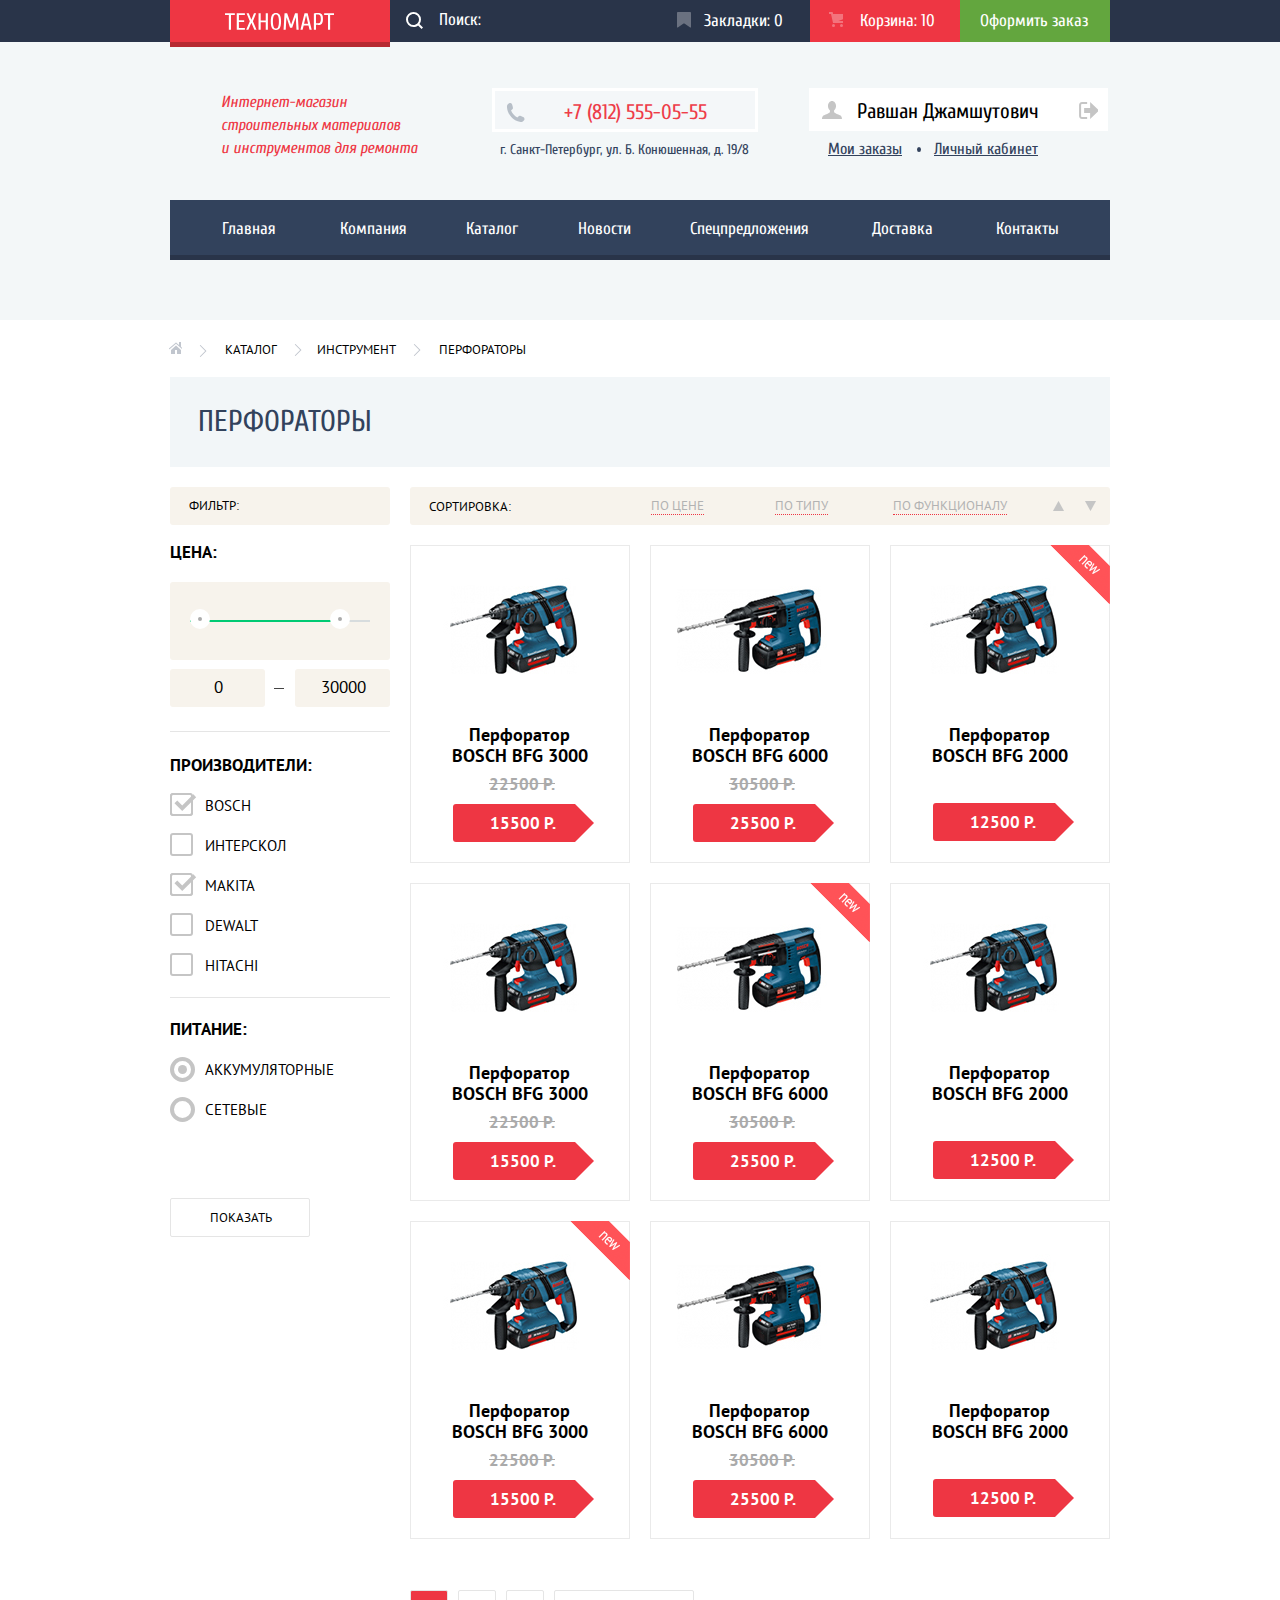
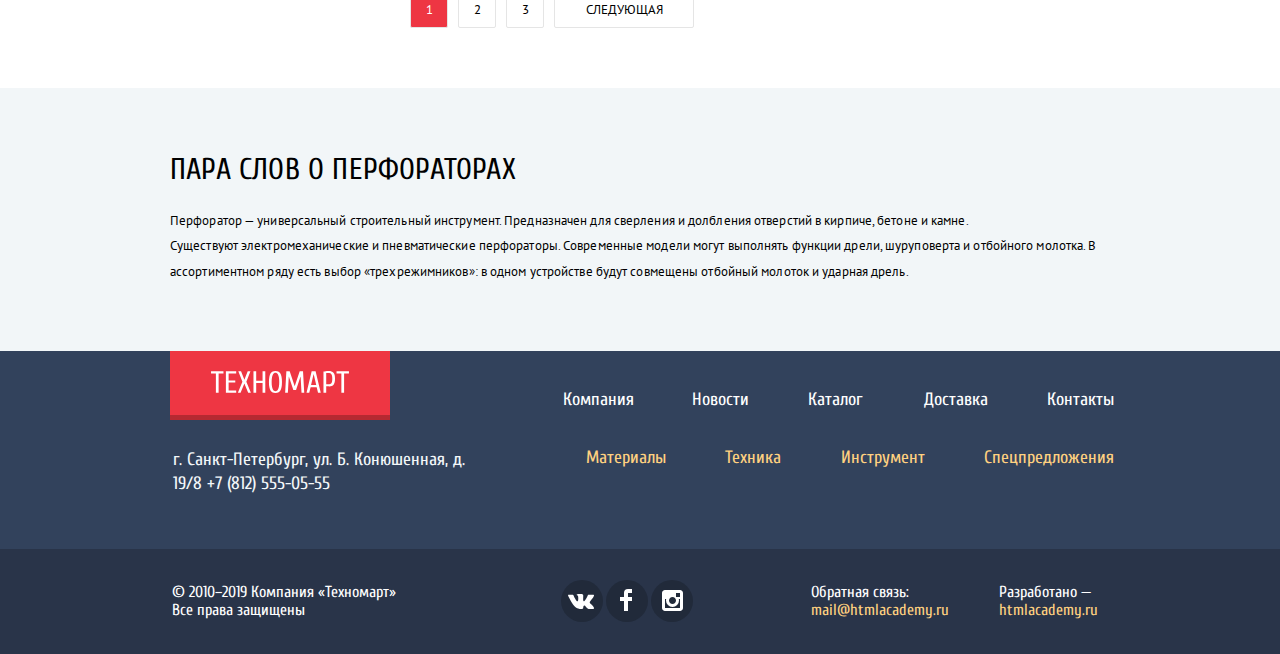
==== commit 1c7024b7: "Переделал состояние иконки выход в каталоге" ====
--- a/catalog.html
+++ b/catalog.html
@@ -42,7 +42,7 @@
         <div class="account-user">
           <div class="user-conteiner">
             <a class="user-name" href="">Равшан Джамшутович</a>
-            <a class="icon-user" aria-label="Иконка пользователя"></a>
+            <a class="icon-user" href="" aria-label="Иконка пользователя"></a>
             <a class="exit" href="" aria-label="Выйти"></a>
           </div>
           <ul>
@@ -203,10 +203,10 @@
             <legend>Цена:</legend>
             <div class="range-controls">
               <div class="scale">
-                <div class="regulator"></div>
+                <div class="regulator" aria-label="Ползунок"></div>
               </div>
-              <div class="range-toggle range-toggle-min"></div>
-              <div class="range-toggle range-toggle-max"></div>
+              <div class="range-toggle range-toggle-min" aria-label="Минимум"></div>
+              <div class="range-toggle range-toggle-max" aria-label="Максимум"></div>
             </div>
             <div class="price-controls">
               <input type="text" name="min-price" value="0" aria-label="Минимальная цена">
--- a/css/style.css
+++ b/css/style.css
@@ -1177,6 +1177,7 @@
   position: relative;
 
   display: inline-block;
+  vertical-align: bottom;
 
   width: 10px;
   height: 10px;
@@ -1606,7 +1607,9 @@
 
 .product {
   position: relative;
+
   display: inline-block;
+  vertical-align: top;
 
   width: 220px;
 
@@ -1625,6 +1628,7 @@
   position: relative;
 
   display: inline-block;
+  vertical-align: top;
 
   width: 220px;
 
@@ -3051,6 +3055,68 @@
   background-position: 0 0;
 }
 
+.icon-user:focus::before,
+.icon-user:hover::before {
+  content: "";
+
+  position: absolute;
+  top: 13px;
+  left: 13px;
+
+  width: 20px;
+  height: 18px;
+
+  background-image: url("../img/icon-user-2.svg");
+  background-repeat: no-repeat;
+  background-position: 0 0;
+}
+
+.icon-user:active::before {
+  content: "";
+
+  position: absolute;
+  top: 13px;
+  left: 13px;
+
+  width: 20px;
+  height: 18px;
+
+  background-image: url("../img/icon-user.svg");
+  background-repeat: no-repeat;
+  background-position: 0 0;
+}
+
+.user-name:focus ~ .icon-user::before,
+.user-name:hover ~ .icon-user::before {
+  content: "";
+
+  position: absolute;
+  top: 13px;
+  left: 13px;
+
+  width: 20px;
+  height: 18px;
+
+  background-image: url("../img/icon-user-2.svg");
+  background-repeat: no-repeat;
+  background-position: 0 0;
+}
+
+.user-name:active ~ .icon-user::before {
+  content: "";
+
+  position: absolute;
+  top: 13px;
+  left: 13px;
+
+  width: 20px;
+  height: 18px;
+
+  background-image: url("../img/icon-user.svg");
+  background-repeat: no-repeat;
+  background-position: 0 0;
+}
+
 .exit::before {
   content: "";
 
@@ -3067,72 +3133,41 @@
   background-position: 0 0;
 }
 
+.exit:focus::before,
+.exit:hover::before {
+  content: "";
+
+  position: absolute;
+
+  top: 14px;
+  left: 269px;
+
+  width: 20px;
+  height: 17px;
+
+  background-image: url("../img/icon-logout-2.svg");
+  background-repeat: no-repeat;
+  background-position: 0 0;
+}
+
+.exit:active::before {
+  content: "";
+
+  position: absolute;
+
+  top: 14px;
+  left: 269px;
+
+  width: 20px;
+  height: 17px;
+
+  background-image: url("../img/icon-logout.svg");
+  background-repeat: no-repeat;
+  background-position: 0 0;
+}
+
 .user-name {
   color: #000000;
-}
-
-.user-name:focus ~ .exit::before,
-.user-name:hover ~ .exit::before {
-  content: "";
-
-  position: absolute;
-
-  top: 14px;
-  left: 269px;
-
-  width: 20px;
-  height: 17px;
-
-  background-image: url("../img/icon-logout-2.svg");
-  background-repeat: no-repeat;
-  background-position: 0 0;
-}
-
-.user-name:focus ~ .icon-user::before,
-.user-name:hover ~ .icon-user::before {
-  content: "";
-
-  position: absolute;
-  top: 13px;
-  left: 13px;
-
-  width: 20px;
-  height: 18px;
-
-  background-image: url("../img/icon-user-2.svg");
-  background-repeat: no-repeat;
-  background-position: 0 0;
-}
-
-.user-name:active ~ .exit::before {
-  content: "";
-
-  position: absolute;
-
-  top: 14px;
-  left: 269px;
-
-  width: 20px;
-  height: 17px;
-
-  background-image: url("../img/icon-logout.svg");
-  background-repeat: no-repeat;
-  background-position: 0 0;
-}
-
-.user-name:active ~ .icon-user::before {
-  content: "";
-
-  position: absolute;
-  top: 13px;
-  left: 13px;
-
-  width: 20px;
-  height: 18px;
-
-  background-image: url("../img/icon-user.svg");
-  background-repeat: no-repeat;
-  background-position: 0 0;
 }
 
 .user-name:active {
@@ -3740,18 +3775,44 @@
   background-position: 0 0;
 }
 
-.filter-manufacturers-checkbox:hover + label::before,
-.filter-manufacturers-checkbox:focus + label::before {
+.filter-manufacturers-checkbox:focus + label::before,
+.filter-manufacturers-checkbox:hover + label::before {
   border-color: #b5b5b5;
 }
 
-.filter-manufacturers-checkbox:disabled + label::before,
-.filter-manufacturers-checkbox:disabled + label::after {
+.filter-manufacturers-checkbox:active + label::before {
   opacity: 0.3;
 }
 
-.filter-manufacturers-checkbox:active + label::before {
-  opacity: 1;
+.filter-manufacturers-checkbox:checked:focus + label::after,
+.filter-manufacturers-checkbox:checked:hover + label::after {
+  content: "";
+
+  position: absolute;
+  top: 2px;
+  left: -35px;
+  width: 27px;
+  height: 23px;
+
+  background-image: url("../img/checkbox-on-guidance.png");
+  background-repeat: no-repeat;
+  background-position: 0 0;
+}
+
+.filter-manufacturers-checkbox:checked:active + label::after {
+  content: "";
+
+  position: absolute;
+  top: 2px;
+  left: -35px;
+  width: 27px;
+  height: 23px;
+
+  background-image: url("../img/checkbox-on-guidance.png");
+  background-repeat: no-repeat;
+  background-position: 0 0;
+
+  opacity: 0.3;
 }
 
 .filter-power {
@@ -4067,7 +4128,7 @@
 .scale {
   position: absolute;
 
-  top: 37px;
+  top: 38px;
   left: 20px;
 
   width: 180px;
@@ -4094,7 +4155,6 @@
   border: 8px solid #ffffff;
   border-radius: 50%;
   cursor: pointer;
-
   background-color: #ababab;
 }
 
@@ -4124,6 +4184,9 @@
 .price-controls input {
   width: 95px;
 
+  font-size: 17px;
+  line-height: 18px;
+
   padding-top: 9px;
   padding-bottom: 11px;
 
@@ -4141,7 +4204,7 @@
   position: absolute;
 
   top: 19px;
-  right: 105px;
+  right: 106px;
 
   width: 10px;
   height: 1px;
@@ -4149,6 +4212,13 @@
   background-color: #444444;
 }
 
+.price-controls input:nth-child(2n) {
+  margin-left: 27px;
+}
+
+.price-controls input:nth-child(1n) {
+  padding-left: 4px;
+}
 
 .filter ul,
 .filter-bottom ul {
@@ -4434,7 +4504,7 @@
   width: 220px;
   height: 38px;
 
-  border: 2px solid #dee3e4;
+  border: 2px solid #d7dcde;
   border-radius: 3px;
 }
 
@@ -4442,7 +4512,23 @@
   width: 460px;
   height: 114px;
 
-  border: 2px solid #dee3e4;
+  border: 2px solid #d7dcde;
+}
+
+.modal-name:focus,
+.modal-name:hover,
+.modal-mail:focus,
+.modal-mail:hover,
+.modal-text:focus,
+.modal-text:hover {
+  border: 2px solid #b5b5b5;
+}
+
+.modal-name:active,
+.modal-mail:active,
+.modal-text:active {
+  outline: none;
+  border: 2px solid #ee3643;
 }
 
 .modal-button {
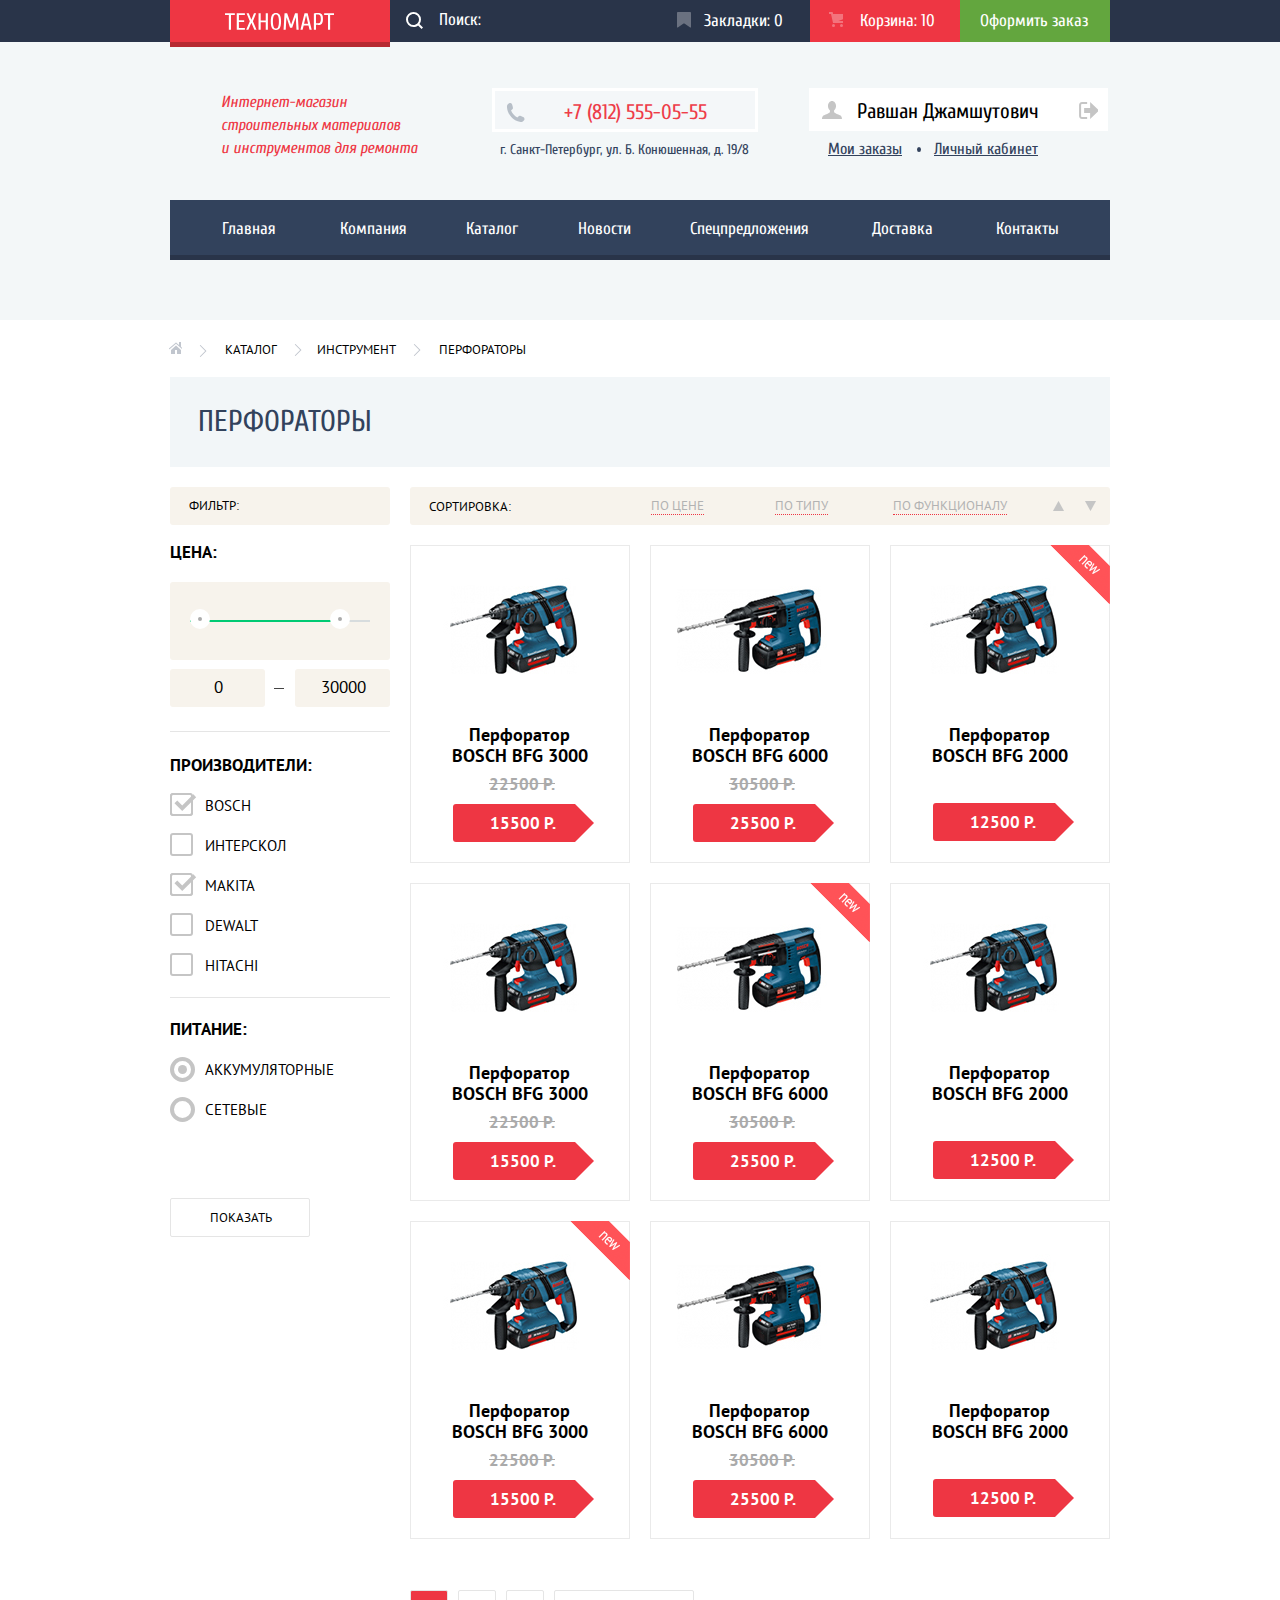
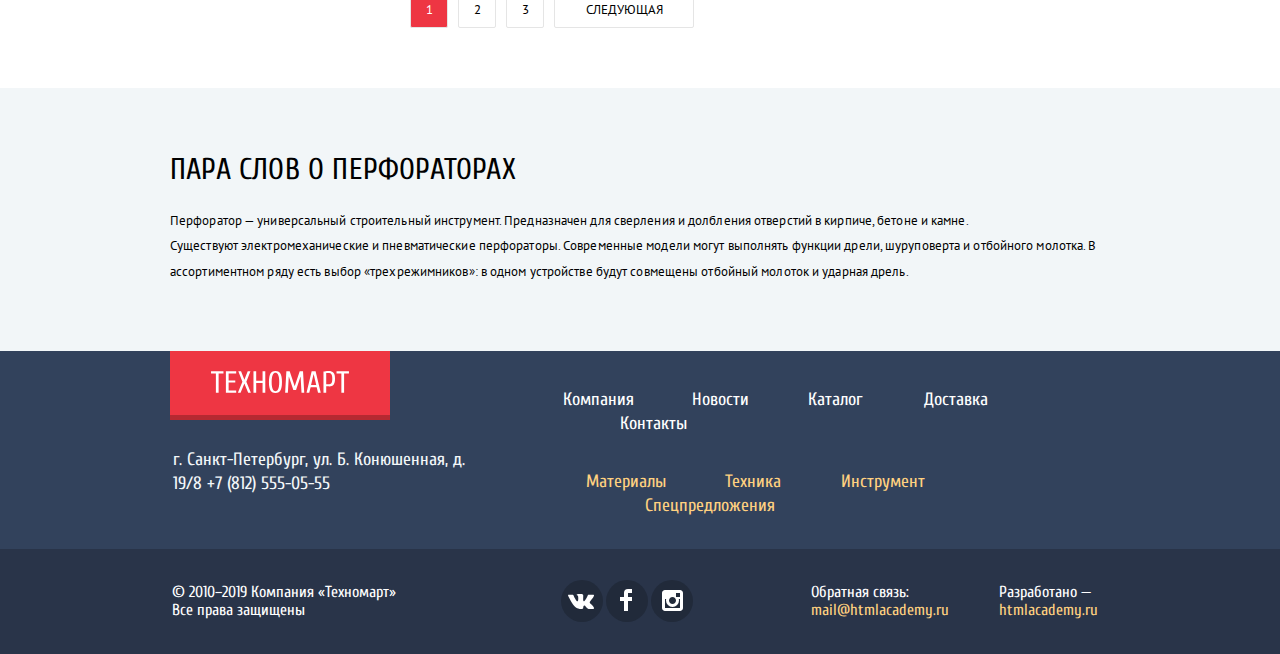
==== commit 025d4374: "Сделал переполнение в карточке товаров на главной" ====
--- a/catalog.html
+++ b/catalog.html
@@ -267,9 +267,9 @@
   <div class="description-perforators">
     <div class="container-description-perforators">
     <h2>Пара слов о перфораторах</h2>
-    <p>Перфоратор — универсальный строительный инструмент. Предназначен для сверления и долбления отверстий в кирпиче, бетоне и камне.<br>
-       Существуют электромеханические и пневматические перфораторы. Современные модели могут выполнять функции дрели, шуруповерта и отбойного молотка. В<br>
-       ассортиментном ряду есть выбор «трехрежимников»: в одном устройстве будут совмещены отбойный молоток и ударная дрель.</p>
+      <p>Перфоратор — универсальный строительный инструмент. Предназначен для сверления и долбления отверстий в кирпиче, бетоне и камне.<br>
+        Существуют электромеханические и пневматические перфораторы. Современные модели могут выполнять функции дрели, шуруповерта и отбойного молотка. В<br>
+        ассортиментном ряду есть выбор «трехрежимников»: в одном устройстве будут совмещены отбойный молоток и ударная дрель.</p>
     </div>
     </div>
 </main>
--- a/css/style.css
+++ b/css/style.css
@@ -89,6 +89,8 @@
   -webkit-box-direction: normal;
   -ms-flex-direction: row;
   flex-direction: row;
+
+  flex-wrap: wrap;
 }
 
 .main-header-logo {
@@ -472,6 +474,8 @@
   -webkit-box-align: start;
   -ms-flex-align: start;
   align-items: flex-start;
+
+  flex-wrap: wrap;
 }
 
 .description {
@@ -691,7 +695,6 @@
 }
 
 .site-navigation ul {
-
   display: -webkit-box;
   display: -ms-flexbox;
   display: flex;
@@ -701,10 +704,35 @@
   -ms-flex-direction: row;
   flex-direction: row;
 
+  flex-wrap: wrap;
+
   padding-top: 12px;
   padding-bottom: 12px;
 
   margin-top: 38px;
+  margin-bottom: 60px;
+  -webkit-box-shadow: inset 0 -5px 0 #293449;
+  box-shadow: inset 0 -5px 0 #293449;
+
+  background-color: #32425c;
+}
+
+.site-navigation-catalog ul {
+  display: -webkit-box;
+  display: -ms-flexbox;
+  display: flex;
+
+  -webkit-box-orient: horizontal;
+  -webkit-box-direction: normal;
+  -ms-flex-direction: row;
+  flex-direction: row;
+
+  flex-wrap: wrap;
+
+  padding-top: 12px;
+  padding-bottom: 12px;
+
+  margin-top: 32px;
   margin-bottom: 60px;
   -webkit-box-shadow: inset 0 -5px 0 #293449;
   box-shadow: inset 0 -5px 0 #293449;
@@ -731,6 +759,7 @@
   color: #ffffff;
 }
 
+
 .site-navigation li:nth-child(1n),
 .site-navigation-catalog li:nth-child(1n) {
   margin-left: 21px;
@@ -801,6 +830,8 @@
   -webkit-box-direction: normal;
   -ms-flex-direction: row;
   flex-direction: row;
+
+  flex-wrap: wrap;
 
   list-style: none;
   font-weight: normal;
@@ -1097,8 +1128,10 @@
 
 .slider-switch {
   position: absolute;
+
+  display: inline-block;
   top: 50%;
-  display: inline-block;
+
   width: 80px;
   height: 70px;
 
@@ -1297,7 +1330,7 @@
   background-color: #ba2732;
 }
 
-/*-----------------------------------конец слайдеоа-----------------------------------*/
+/*-----------------------------------конец слайдера-----------------------------------*/
 
 .materials-link,
 .tooling-link,
@@ -1457,6 +1490,22 @@
   text-transform: none;
 }
 
+.perforators-index ul {
+  display: -webkit-box;
+  display: -ms-flexbox;
+  display: flex;
+
+  -webkit-box-orient: horizontal;
+  -webkit-box-direction: normal;
+  -ms-flex-direction: row;
+  flex-direction: row;
+
+  -ms-flex-wrap: wrap;
+  flex-wrap: wrap;
+
+  width: 940px;
+}
+
 .old-price {
   font-size: 17px;
   line-height: 18px;
@@ -2686,6 +2735,8 @@
   -ms-flex-direction: row;
   flex-direction: row;
 
+  flex-wrap: wrap;
+
   font-size: 18px;
   line-height: 24px;
 
@@ -2712,7 +2763,7 @@
 }
 
 .navigation-footer-top li:nth-child(5n) {
-  margin-left: 59px;
+  margin-left: 57px;
 }
 
 .navigation-footer-bottom ul {
@@ -2724,6 +2775,8 @@
   -webkit-box-direction: normal;
   -ms-flex-direction: row;
   flex-direction: row;
+
+  flex-wrap: wrap;
 
   font-size: 18px;
   line-height: 24px;
@@ -2806,6 +2859,8 @@
   -webkit-box-direction: normal;
   -ms-flex-direction: row;
   flex-direction: row;
+
+  flex-wrap: wrap;
 
   margin-top: 31px;
   margin-left: 161px;
@@ -2903,6 +2958,8 @@
   -ms-flex-direction: row;
   flex-direction: row;
 
+  flex-wrap: wrap;
+
   margin-left: 115px;
   margin-top: 34px;
 }
@@ -3031,6 +3088,8 @@
   display: -ms-flexbox;
   display: flex;
 
+  flex-wrap: wrap;
+
   padding: 0;
 
   margin: 0;
@@ -3221,7 +3280,92 @@
   color: #b2b2b2;
 }
 
-.site-navigation-catalog ul {
+.tabs {
+  display: -webkit-box;
+  display: -ms-flexbox;
+  display: flex;
+
+  flex-wrap: wrap;
+
+  width: 358px;
+
+  padding: 0;
+  margin-top: 21px;
+
+  font-family: "PT Sans", Arial, sans-serif;
+  font-size: 13px;
+
+  list-style: none;
+}
+
+.tabs a,
+.tabs li {
+  position: relative;
+
+  font-size: 13px;
+  line-height: 18px;
+
+  text-transform: uppercase;
+  color: #000000;
+}
+
+.tabs .home {
+  position: absolute;
+
+  width: 14px;
+  height: 18px;
+
+  margin-top: 1px;
+  margin-left: -2px;
+
+  background-image: url("../img/icon-home.svg");
+  background-repeat: no-repeat;
+  background-position: 0 0;
+}
+
+.tabs li:nth-child(2) {
+  margin-left: 55px;
+}
+
+.tabs li:nth-child(3) {
+  margin-left: 40px;
+}
+
+.tabs li:last-child {
+  margin-left: 43px;
+}
+
+.tabs a::after {
+  content: "";
+
+  position: absolute;
+  top: 3px;
+  right: -25px;
+  width: 8px;
+  height: 12px;
+
+  background-image: url("../img/icon-right-small.svg");
+  background-repeat: no-repeat;
+  background-position: 0 0;
+}
+
+.tabs .tabs-current::after {
+  display: none;
+}
+
+.sort h3 {
+  font-size: 13px;
+  line-height: 18px;
+
+  text-transform: none;
+  font-weight: normal;
+
+  font-family: "PT Sans", "Arial", sans-serif;
+
+  color: #000000;
+}
+
+.sort {
   display: -webkit-box;
   display: -ms-flexbox;
   display: flex;
@@ -3231,101 +3375,26 @@
   -ms-flex-direction: row;
   flex-direction: row;
 
-  padding-top: 12px;
-  padding-bottom: 12px;
-
-  margin-top: 32px;
-  margin-bottom: 60px;
-  -webkit-box-shadow: inset 0 -5px 0 #293449;
-  box-shadow: inset 0 -5px 0 #293449;
-
-  background-color: #32425c;
-}
-
-.tabs {
-  display: -webkit-box;
-  display: -ms-flexbox;
-  display: flex;
-
-  width: 358px;
-
-  padding: 0;
-  margin-top: 21px;
-
-  font-family: "PT Sans", Arial, sans-serif;
-  font-size: 13px;
-
+  width: 700px;
+  height: 38px;
+
+  padding-left: 19px;
+  margin-bottom: 20px;
+
+  border-radius: 3px;
+
+  background-color: #f7f3ec;
+}
+
+.sort ul {
   list-style: none;
 }
 
-.tabs a,
-.tabs li {
-  position: relative;
-
-  font-size: 13px;
-  line-height: 18px;
-
-  text-transform: uppercase;
-  color: #000000;
-}
-
-.tabs .home {
-  position: absolute;
-
-  width: 14px;
-  height: 18px;
-
-  margin-top: 1px;
-  margin-left: -2px;
-
-  background-image: url("../img/icon-home.svg");
-  background-repeat: no-repeat;
-  background-position: 0 0;
-}
-
-.tabs li:nth-child(2) {
-  margin-left: 55px;
-}
-
-.tabs li:nth-child(3) {
-  margin-left: 40px;
-}
-
-.tabs li:last-child {
-  margin-left: 43px;
-}
-
-.tabs a::after {
-  content: "";
-
-  position: absolute;
-  top: 3px;
-  right: -25px;
-  width: 8px;
-  height: 12px;
-
-  background-image: url("../img/icon-right-small.svg");
-  background-repeat: no-repeat;
-  background-position: 0 0;
-}
-
-.tabs .tabs-current::after {
-  display: none;
-}
-
 .sort h3 {
-  font-size: 13px;
-  line-height: 18px;
-
-  text-transform: none;
-  font-weight: normal;
-
-  font-family: "PT Sans", "Arial", sans-serif;
-
-  color: #000000;
-}
-
-.sort {
+  margin-top: 11px;
+}
+
+.sort-list ul {
   display: -webkit-box;
   display: -ms-flexbox;
   display: flex;
@@ -3335,34 +3404,7 @@
   -ms-flex-direction: row;
   flex-direction: row;
 
-  width: 700px;
-  height: 38px;
-
-  padding-left: 19px;
-  margin-bottom: 20px;
-
-  border-radius: 3px;
-
-  background-color: #f7f3ec;
-}
-
-.sort ul {
-  list-style: none;
-}
-
-.sort h3 {
-  margin-top: 11px;
-}
-
-.sort-list ul {
-  display: -webkit-box;
-  display: -ms-flexbox;
-  display: flex;
-
-  -webkit-box-orient: horizontal;
-  -webkit-box-direction: normal;
-  -ms-flex-direction: row;
-  flex-direction: row;
+  flex-wrap: wrap;
 
   margin-top: 8px;
   margin-left: 140px;
@@ -3458,7 +3500,6 @@
 
   position: absolute;
 
-
   margin-top: 6px;
   margin-left: 46px;
 
@@ -3534,6 +3575,29 @@
   background-image: url("../img/icon-down-dir-red.png");
   background-repeat: no-repeat;
   background-position: 0 0;
+}
+
+.perforators ul {
+  display: -webkit-box;
+  display: -ms-flexbox;
+  display: flex;
+
+  -webkit-box-orient: horizontal;
+  -webkit-box-direction: normal;
+  -ms-flex-direction: row;
+  flex-direction: row;
+
+  -ms-flex-wrap: wrap;
+  flex-wrap: wrap;
+
+  width: 700px;
+}
+
+.perforators h3 {
+  font-size: 18px;
+  line-height: 20px;
+
+  text-transform: none;
 }
 
 .filters-container-checkbox + label::before {
@@ -3702,29 +3766,6 @@
   flex-direction: row-reverse;
 
   margin-bottom: 60px;
-}
-
-.perforators ul {
-  display: -webkit-box;
-  display: -ms-flexbox;
-  display: flex;
-
-  -webkit-box-orient: horizontal;
-  -webkit-box-direction: normal;
-  -ms-flex-direction: row;
-  flex-direction: row;
-
-  -ms-flex-wrap: wrap;
-  flex-wrap: wrap;
-
-  width: 700px;
-}
-
-.perforators h3 {
-  font-size: 18px;
-  line-height: 20px;
-
-  text-transform: none;
 }
 
 .filters legend {
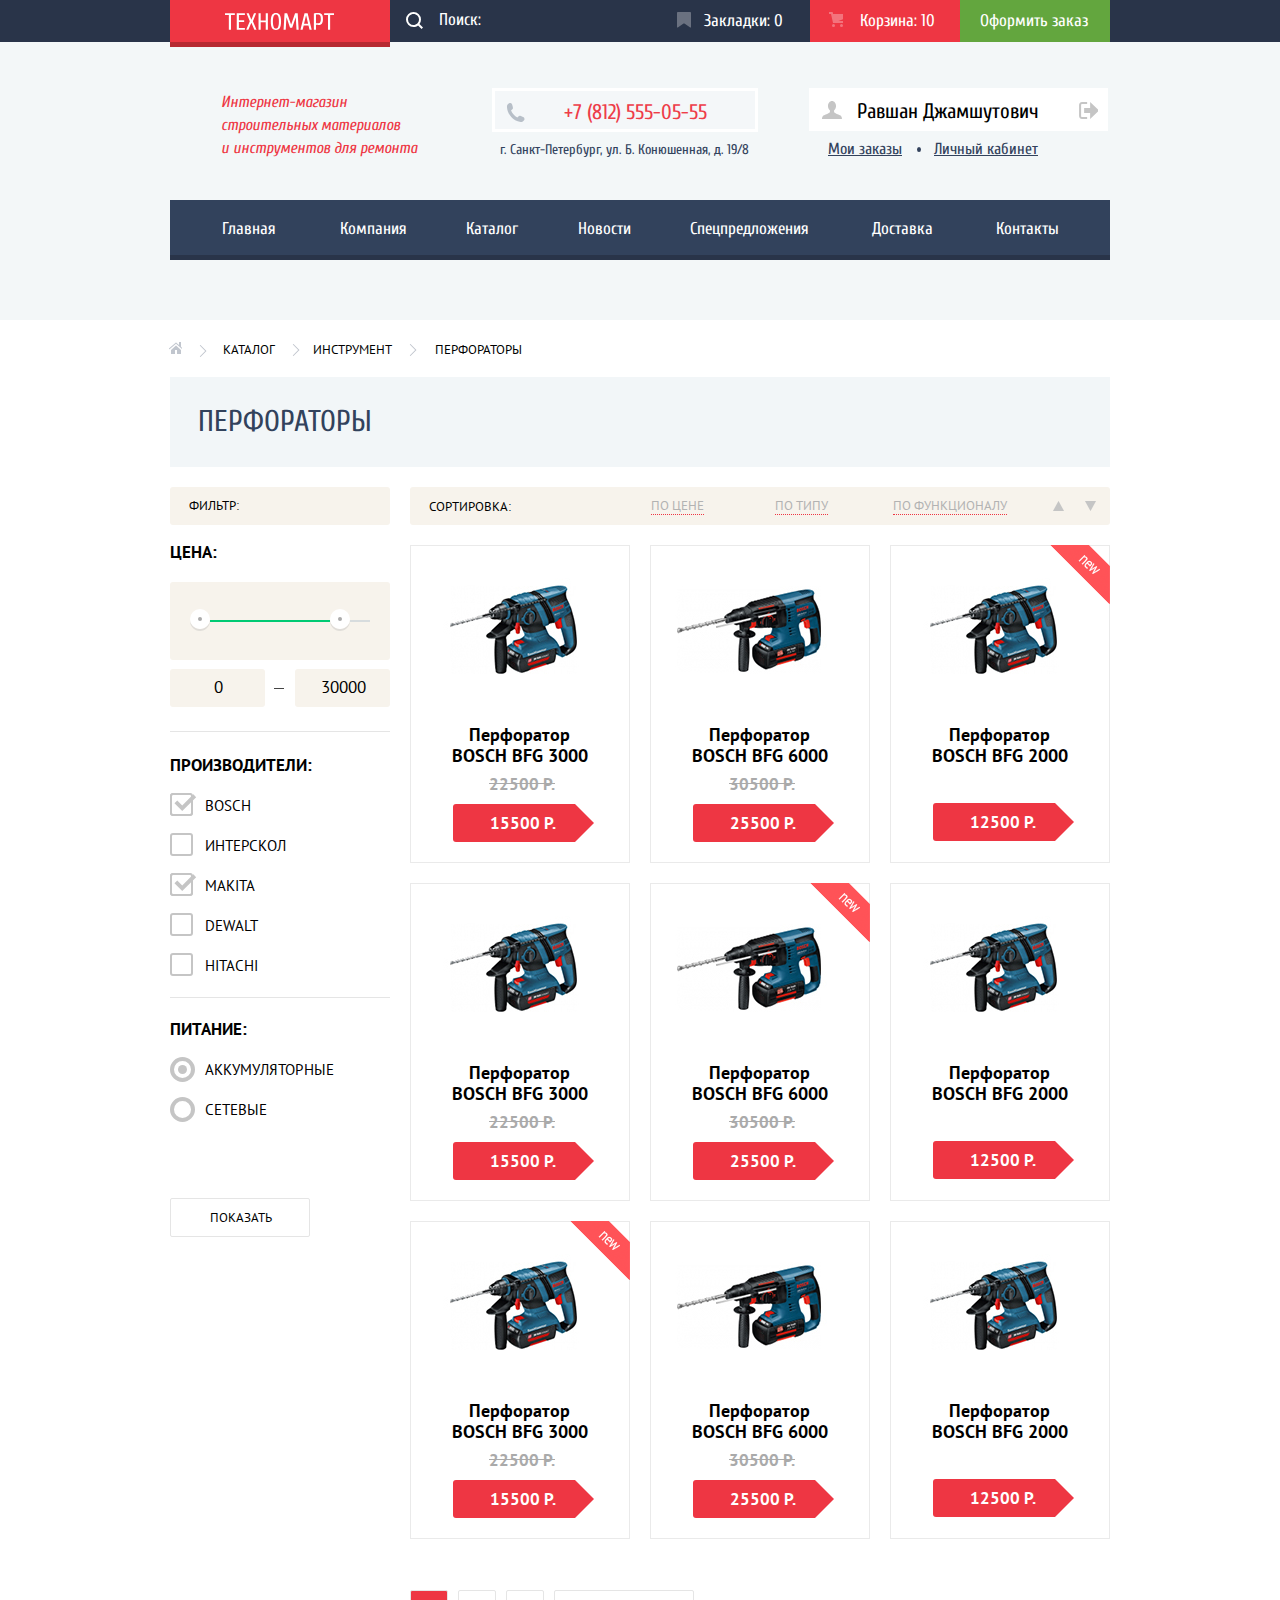
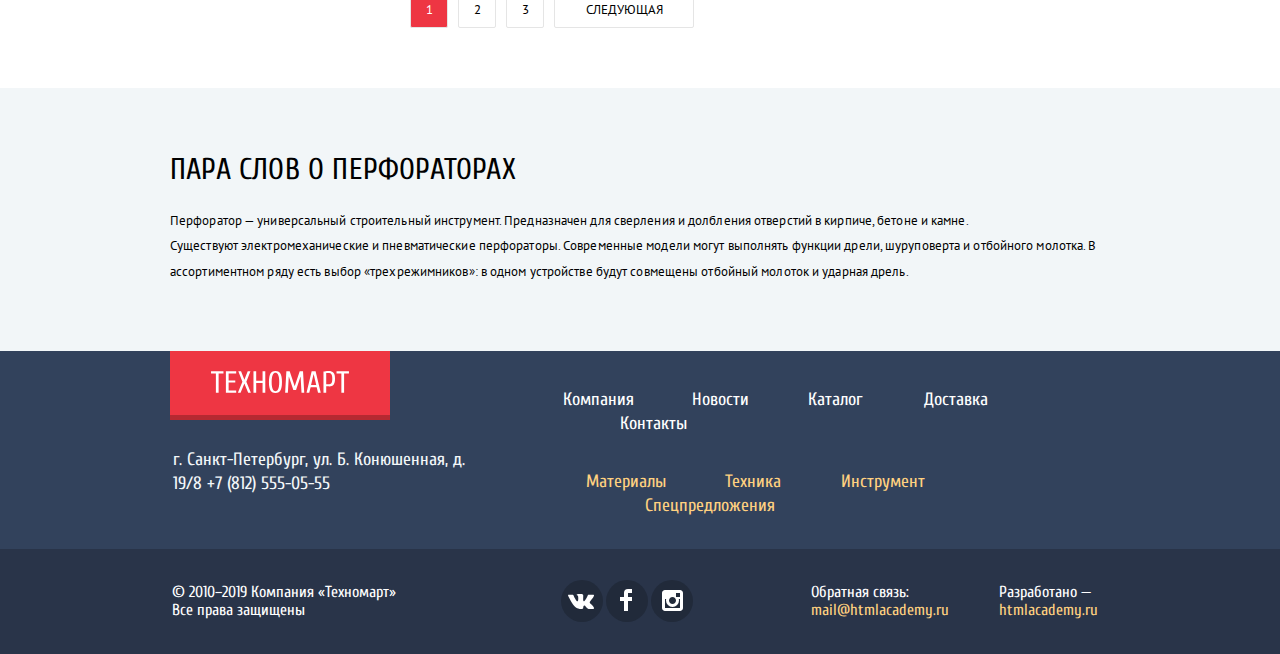
==== commit 09a93d6f: "Сделал фокус на кнопках у ползунка фильтра в каталоге" ====
--- a/catalog.html
+++ b/catalog.html
@@ -21,7 +21,6 @@
         <label for="search"></label>
         <input class="icon-search" id="search" type="search" name="search" aria-label="Поиск" placeholder="Поиск:">
       </form>
-
       <a class="bookmarks-background" href="">Закладки: 0</a>
       <a class="basket-background-red" href="">Корзина: 10</a>
       <a class="formalize" href="">Оформить заказ</a>
@@ -205,8 +204,8 @@
               <div class="scale">
                 <div class="regulator" aria-label="Ползунок"></div>
               </div>
-              <div class="range-toggle range-toggle-min" aria-label="Минимум"></div>
-              <div class="range-toggle range-toggle-max" aria-label="Максимум"></div>
+              <button class="range-toggle range-toggle-min" aria-label="Минимум"></button>
+              <button class="range-toggle range-toggle-max" aria-label="Максимум"></button>
             </div>
             <div class="price-controls">
               <input type="text" name="min-price" value="0" aria-label="Минимальная цена">
--- a/css/style.css
+++ b/css/style.css
@@ -1282,6 +1282,8 @@
   border-radius: 6px;
 }
 
+
+
 .slider-list h3 {
   margin: 0;
 
@@ -1995,6 +1997,8 @@
   -ms-flex-align: start;
   align-items: flex-start;
 
+  flex-wrap: wrap;
+
   margin-bottom: 20px;
 
   background-color: #f9f5f0;
@@ -2106,7 +2110,6 @@
   height: 145px;
 
   border: 1px solid #e5e5e5;
-  margin-top: 18px;
 }
 
 .img-bosch {
@@ -2197,16 +2200,20 @@
   height: 69px;
 }
 
-.manufacturers-container:nth-child(5) {
-  margin-top: 18px;
-}
-
-.manufacturers-container:nth-child(6) {
-  margin-top: 18px;
-}
-
-.manufacturers-container:nth-child(7) {
-  margin-top: 18px;
+.manufacturers-container:nth-child(1) {
+  margin-bottom: 18px;
+}
+
+.manufacturers-container:nth-child(2) {
+  margin-bottom: 18px;
+}
+
+.manufacturers-container:nth-child(3) {
+  margin-bottom: 18px;
+}
+
+.manufacturers-container:nth-child(4) {
+  margin-bottom: 18px;
 }
 
 .catalog-service {
@@ -3209,6 +3216,10 @@
   background-position: 0 0;
 }
 
+.exit:focus::before {
+  outline: rgb(59, 153, 252) auto 5px;
+}
+
 .exit:active::before {
   content: "";
 
@@ -3324,17 +3335,22 @@
 }
 
 .tabs li:nth-child(2) {
-  margin-left: 55px;
+  margin-left: 53px;
 }
 
 .tabs li:nth-child(3) {
-  margin-left: 40px;
-}
-
+   margin-left: 38px;
+}
+
+.tabs li:nth-child(4) {
+  margin-left: 43px;
+}
+
+/*
 .tabs li:last-child {
   margin-left: 43px;
 }
-
+*/
 .tabs a::after {
   content: "";
 
@@ -3821,6 +3837,12 @@
   border-color: #b5b5b5;
 }
 
+.filter-manufacturers-checkbox:focus + label::before,
+.filter-power-radio:focus + label::before {
+  outline: rgb(59, 153, 252) auto 5px;
+}
+
+
 .filter-manufacturers-checkbox:active + label::before {
   opacity: 0.3;
 }
@@ -4191,12 +4213,14 @@
   top: 27px;
 
   width: 20px;
-  height: 20px;
-
-  border: 8px solid #ffffff;
-  border-radius: 50%;
-  cursor: pointer;
-  background-color: #ababab;
+  height: 22px;
+
+  border: none;
+
+  background-image: url("../img/filter-button.svg");
+  background-repeat: no-repeat;
+  background-position: 0 0;
+  background-color: #f7f3ec;;
 }
 
 .range-toggle-min {
@@ -4237,6 +4261,10 @@
   border-radius: 3px;
 
   background-color: #f7f3ec;
+}
+
+.price-controls input:focus {
+  outline: rgb(59, 153, 252) auto 5px;
 }
 
 .price-controls::after {
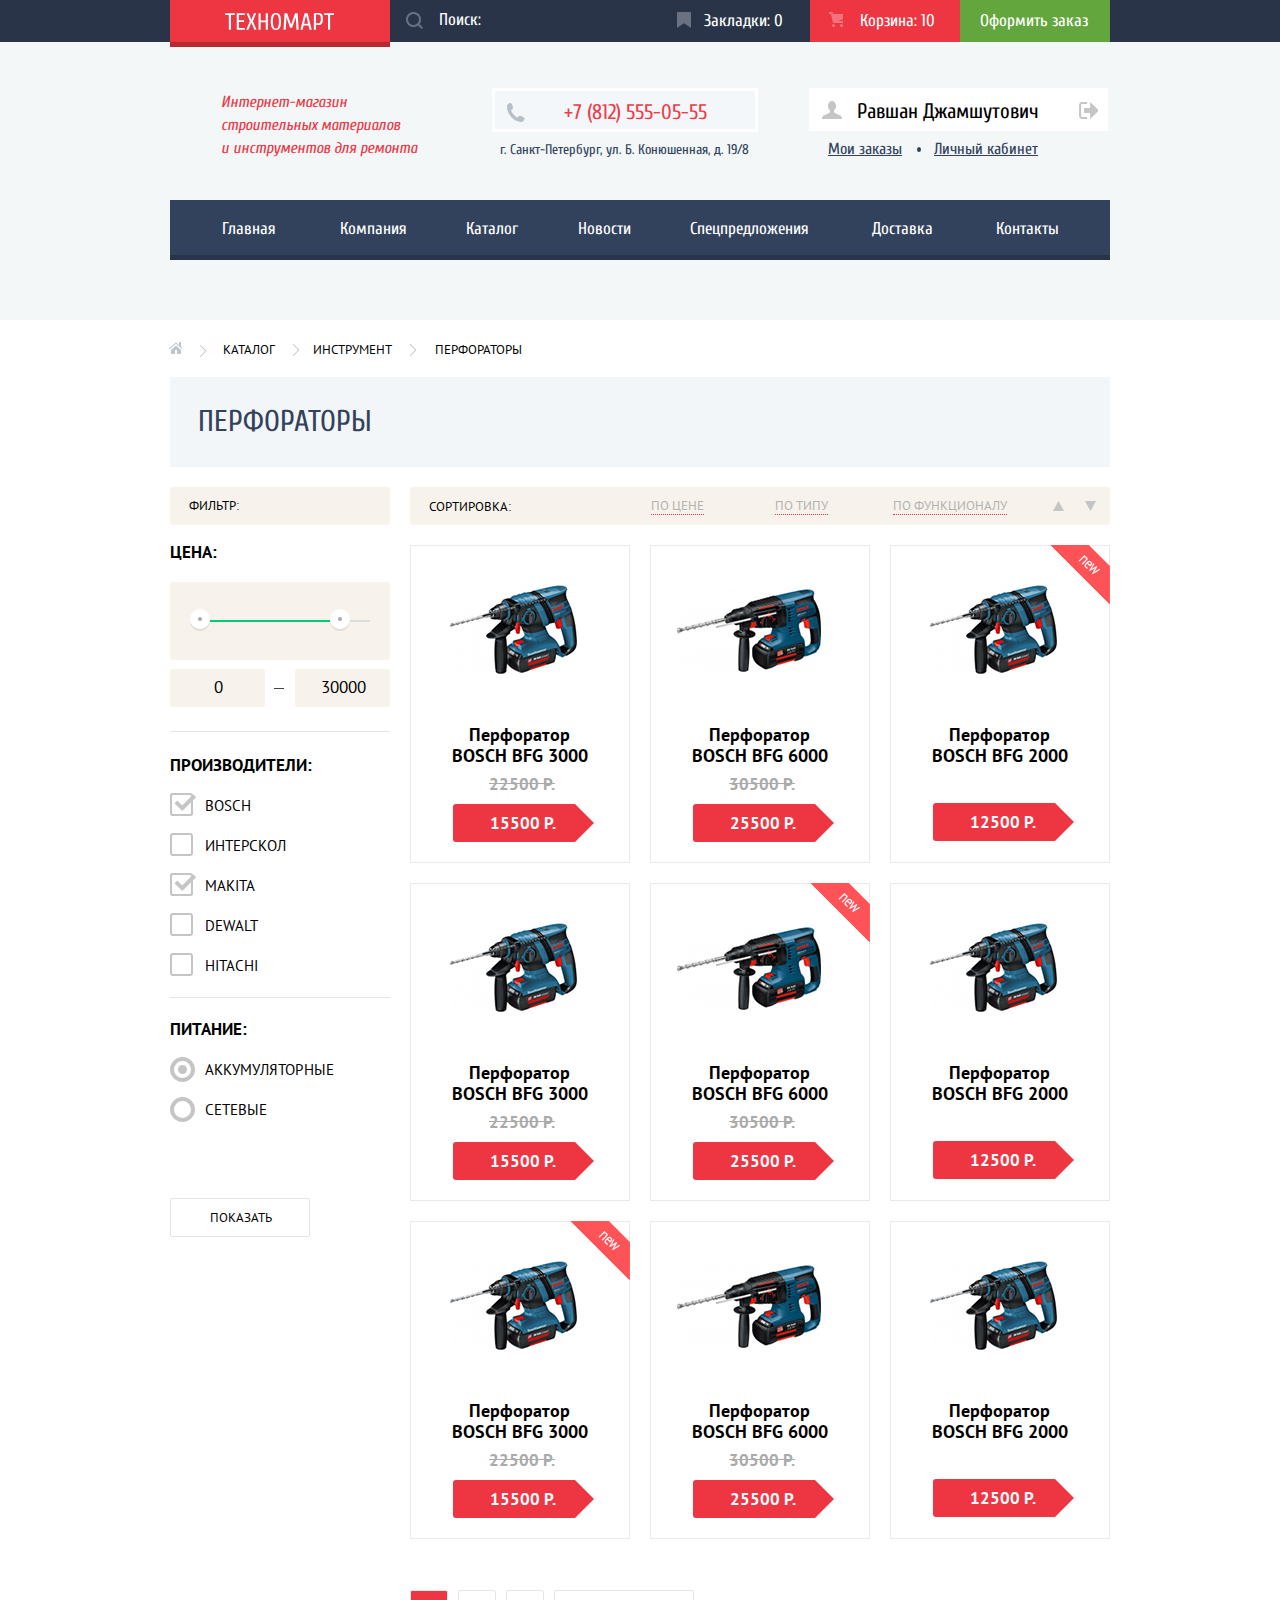
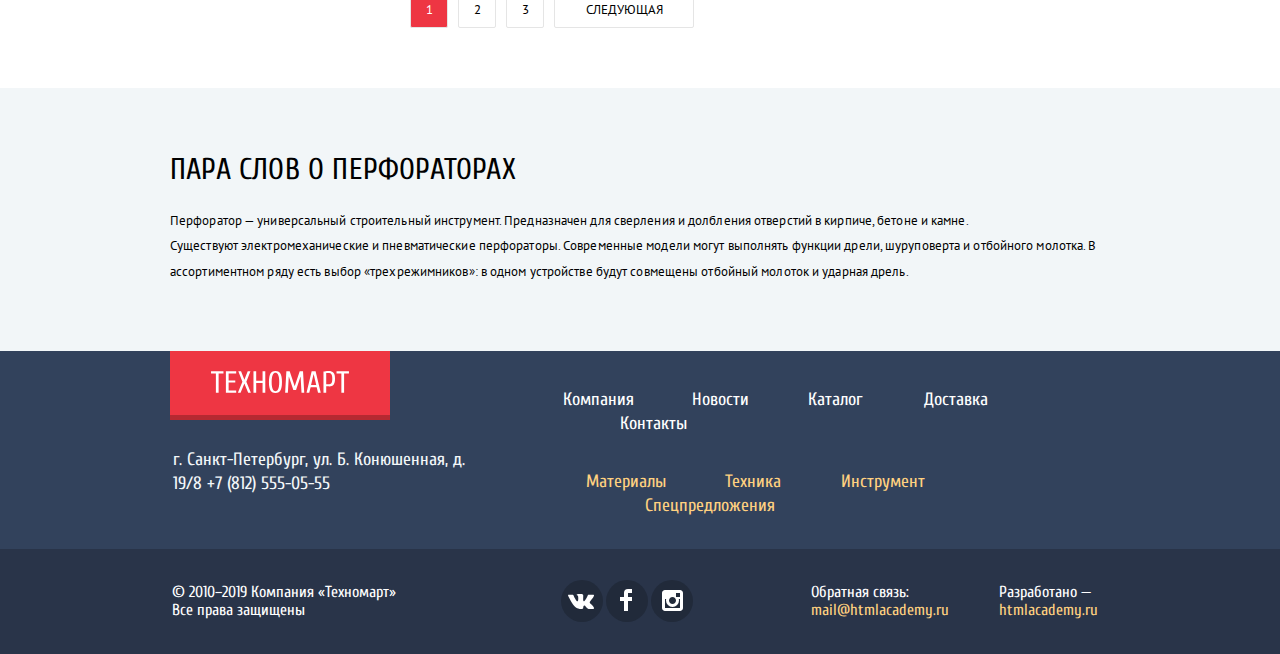
==== commit e249b011: "Финальные правки" ====
--- a/catalog.html
+++ b/catalog.html
@@ -202,10 +202,10 @@
             <legend>Цена:</legend>
             <div class="range-controls">
               <div class="scale">
-                <div class="regulator" aria-label="Ползунок"></div>
+                <div class="regulator"></div>
               </div>
-              <button class="range-toggle range-toggle-min" aria-label="Минимум"></button>
-              <button class="range-toggle range-toggle-max" aria-label="Максимум"></button>
+              <button class="range-toggle range-toggle-min" aria-label="Ползунок-минимум"></button>
+              <button class="range-toggle range-toggle-max" aria-label="Ползунок-максимум"></button>
             </div>
             <div class="price-controls">
               <input type="text" name="min-price" value="0" aria-label="Минимальная цена">
--- a/css/style.css
+++ b/css/style.css
@@ -90,6 +90,8 @@
   -ms-flex-direction: row;
   flex-direction: row;
 
+  -ms-flex-wrap: wrap;
+
   flex-wrap: wrap;
 }
 
@@ -102,16 +104,18 @@
   padding-bottom: 15px;
   padding-left: 55px;
 
-  background-color: #ee3643;
   -webkit-box-shadow: 0 5px 0 0 #b62931;
   box-shadow: 0 5px 0 0 #b62931;
+
+  background-color: #ee3643;
 }
 
 .main-header-logo:focus,
 .main-header-logo:hover {
-  background-color: #ca2c37;
   -webkit-box-shadow: 0 5px 0 0 #9b2022;
   box-shadow: 0 5px 0 0 #9b2022;
+
+  background-color: #ca2c37;
 }
 
 .main-header-logo:active {
@@ -235,7 +239,7 @@
 
 .search input:focus {
   outline: none;
-  background-color: #fff;
+  background-color: #ffffff;
   color: #000000;
   background-image: url(../img/icon-search-red.png);
   background-repeat: no-repeat;
@@ -306,7 +310,7 @@
   width: 17px;
   height: 17px;
 
-  background-image: url("../img/icon-search.svg");
+  background-image: url("../img/icon-search-opacity.png");
   background-repeat: no-repeat;
   background-position: 16px 12px;
 
@@ -475,6 +479,8 @@
   -ms-flex-align: start;
   align-items: flex-start;
 
+  -ms-flex-wrap: wrap;
+
   flex-wrap: wrap;
 }
 
@@ -704,6 +710,8 @@
   -ms-flex-direction: row;
   flex-direction: row;
 
+  -ms-flex-wrap: wrap;
+
   flex-wrap: wrap;
 
   padding-top: 12px;
@@ -711,6 +719,7 @@
 
   margin-top: 38px;
   margin-bottom: 60px;
+
   -webkit-box-shadow: inset 0 -5px 0 #293449;
   box-shadow: inset 0 -5px 0 #293449;
 
@@ -727,6 +736,8 @@
   -ms-flex-direction: row;
   flex-direction: row;
 
+  -ms-flex-wrap: wrap;
+
   flex-wrap: wrap;
 
   padding-top: 12px;
@@ -734,6 +745,7 @@
 
   margin-top: 32px;
   margin-bottom: 60px;
+
   -webkit-box-shadow: inset 0 -5px 0 #293449;
   box-shadow: inset 0 -5px 0 #293449;
 
@@ -817,7 +829,6 @@
 }
 
 .technique a {
-
   margin-left: 23px;
 }
 
@@ -831,6 +842,7 @@
   -ms-flex-direction: row;
   flex-direction: row;
 
+  -ms-flex-wrap: wrap;
   flex-wrap: wrap;
 
   list-style: none;
@@ -1168,6 +1180,7 @@
 
 .switch-prev i {
   left: 31px;
+
   -webkit-transform: rotate(45deg);
   -ms-transform: rotate(45deg);
   transform: rotate(45deg);
@@ -1282,8 +1295,6 @@
   border-radius: 6px;
 }
 
-
-
 .slider-list h3 {
   margin: 0;
 
@@ -1311,6 +1322,7 @@
   padding-top: 10px;
   padding-bottom: 7px;
   padding-left: 50px;
+
   margin-top: 123px;
   margin-left: 2px;
 
@@ -1464,13 +1476,16 @@
   display: -webkit-box;
   display: -ms-flexbox;
   display: flex;
+
   -webkit-box-orient: horizontal;
   -webkit-box-direction: normal;
   -ms-flex-direction: row;
   flex-direction: row;
+
   -webkit-box-pack: start;
   -ms-flex-pack: start;
   justify-content: flex-start;
+
   list-style: none;
 }
 
@@ -1829,7 +1844,6 @@
 .product .actions .bookmark,
 .product-index .actions .bookmark {
   border-bottom-color: #63a63e;
-
   color: #32425c;
   background: #ffffff;
 }
@@ -1997,6 +2011,7 @@
   -ms-flex-align: start;
   align-items: flex-start;
 
+  -ms-flex-wrap: wrap;
   flex-wrap: wrap;
 
   margin-bottom: 20px;
@@ -2742,6 +2757,8 @@
   -ms-flex-direction: row;
   flex-direction: row;
 
+  -ms-flex-wrap: wrap;
+
   flex-wrap: wrap;
 
   font-size: 18px;
@@ -2782,6 +2799,8 @@
   -webkit-box-direction: normal;
   -ms-flex-direction: row;
   flex-direction: row;
+
+  -ms-flex-wrap: wrap;
 
   flex-wrap: wrap;
 
@@ -2866,6 +2885,8 @@
   -webkit-box-direction: normal;
   -ms-flex-direction: row;
   flex-direction: row;
+
+  -ms-flex-wrap: wrap;
 
   flex-wrap: wrap;
 
@@ -2965,6 +2986,8 @@
   -ms-flex-direction: row;
   flex-direction: row;
 
+  -ms-flex-wrap: wrap;
+
   flex-wrap: wrap;
 
   margin-left: 115px;
@@ -3095,6 +3118,8 @@
   display: -ms-flexbox;
   display: flex;
 
+  -ms-flex-wrap: wrap;
+
   flex-wrap: wrap;
 
   padding: 0;
@@ -3296,6 +3321,8 @@
   display: -ms-flexbox;
   display: flex;
 
+  -ms-flex-wrap: wrap;
+
   flex-wrap: wrap;
 
   width: 358px;
@@ -3339,18 +3366,13 @@
 }
 
 .tabs li:nth-child(3) {
-   margin-left: 38px;
+  margin-left: 38px;
 }
 
 .tabs li:nth-child(4) {
   margin-left: 43px;
 }
 
-/*
-.tabs li:last-child {
-  margin-left: 43px;
-}
-*/
 .tabs a::after {
   content: "";
 
@@ -3419,6 +3441,8 @@
   -webkit-box-direction: normal;
   -ms-flex-direction: row;
   flex-direction: row;
+
+  -ms-flex-wrap: wrap;
 
   flex-wrap: wrap;
 
@@ -4704,6 +4728,7 @@
   display: -webkit-box;
   display: -ms-flexbox;
   display: flex;
+
   -webkit-box-orient: horizontal;
   -webkit-box-direction: normal;
   -ms-flex-direction: row;
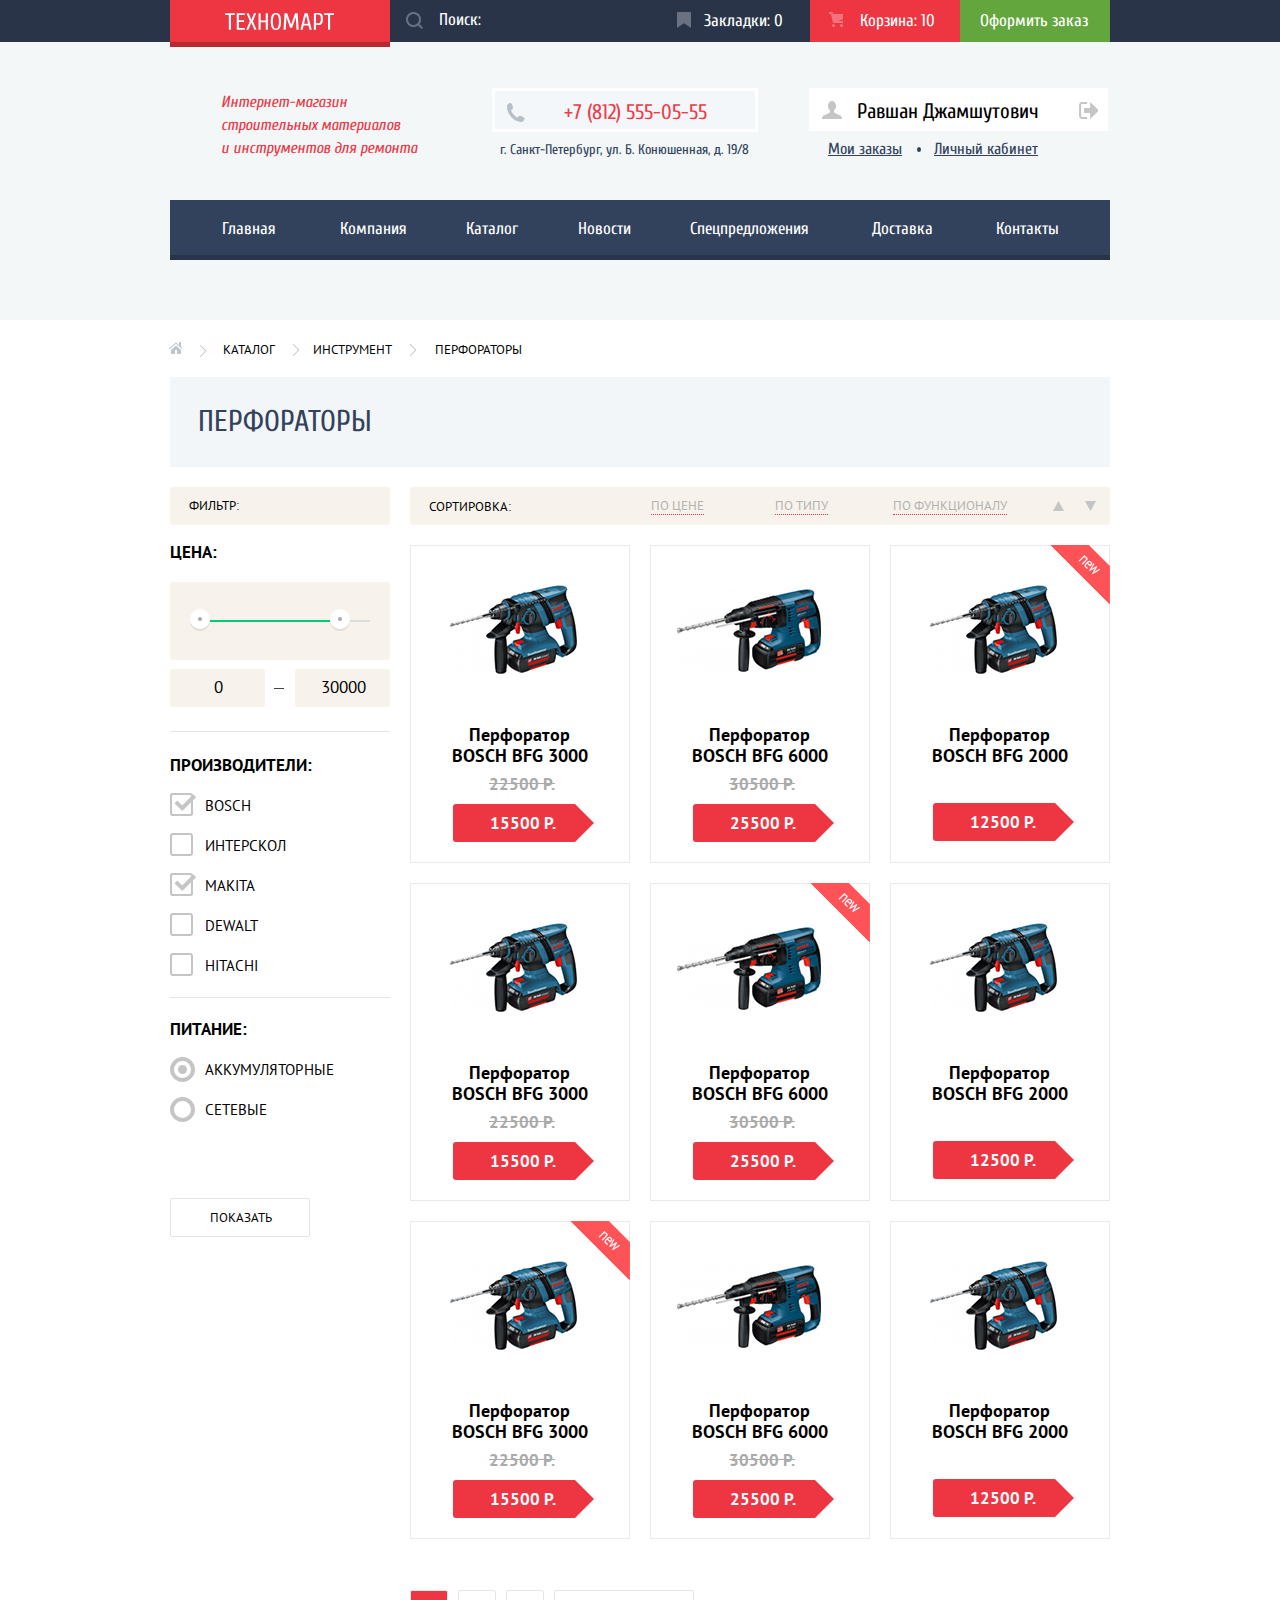
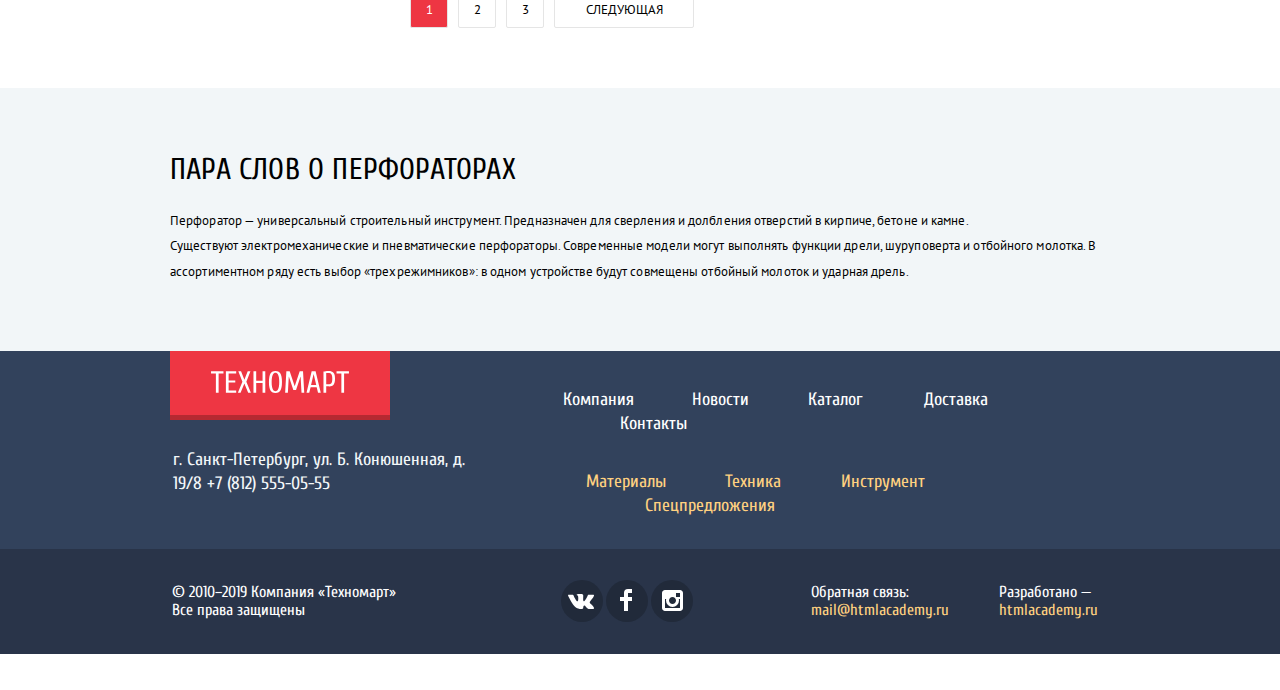
==== commit f2b1628a: "Добавил JS для модального окна корзины" ====
--- a/catalog.html
+++ b/catalog.html
@@ -334,6 +334,8 @@
   </section>
 </footer>
 
+/*--------------------------------------modal-catalog-cart---------------------------*/
+
 <section class="modal modal-cart">
   <h2 class="visually-hidden">Корзина с товаром</h2>
   <div class="modal-border"></div>
@@ -357,6 +359,6 @@
     <span class="visually-hidden">Закрыть</span>
   </button>
 </section>
-<script src="js/popup.min.js"></script>
+<script src="js/popup.js"></script>
 </body>
 </html>
--- a/css/style.css
+++ b/css/style.css
@@ -4353,7 +4353,7 @@
 
 /*-----------------------------Модальные окна--------------------------------------------*/
 
-/*-------------------------------modal-index-feedback-------------------------------------------*/
+/*-------------------------------modal-feedback------------------------------------------*/
 @-webkit-keyframes bounce {
   0% {
     -webkit-transform: translateY(-2000px);
@@ -4686,7 +4686,7 @@
   animation: bounce 0.6s;
 }
 
-/*--------------------------------------modal-index-map------------------------------*/
+/*--------------------------------------modal-map------------------------------*/
 
 .modal-map {
   top: 50%;
